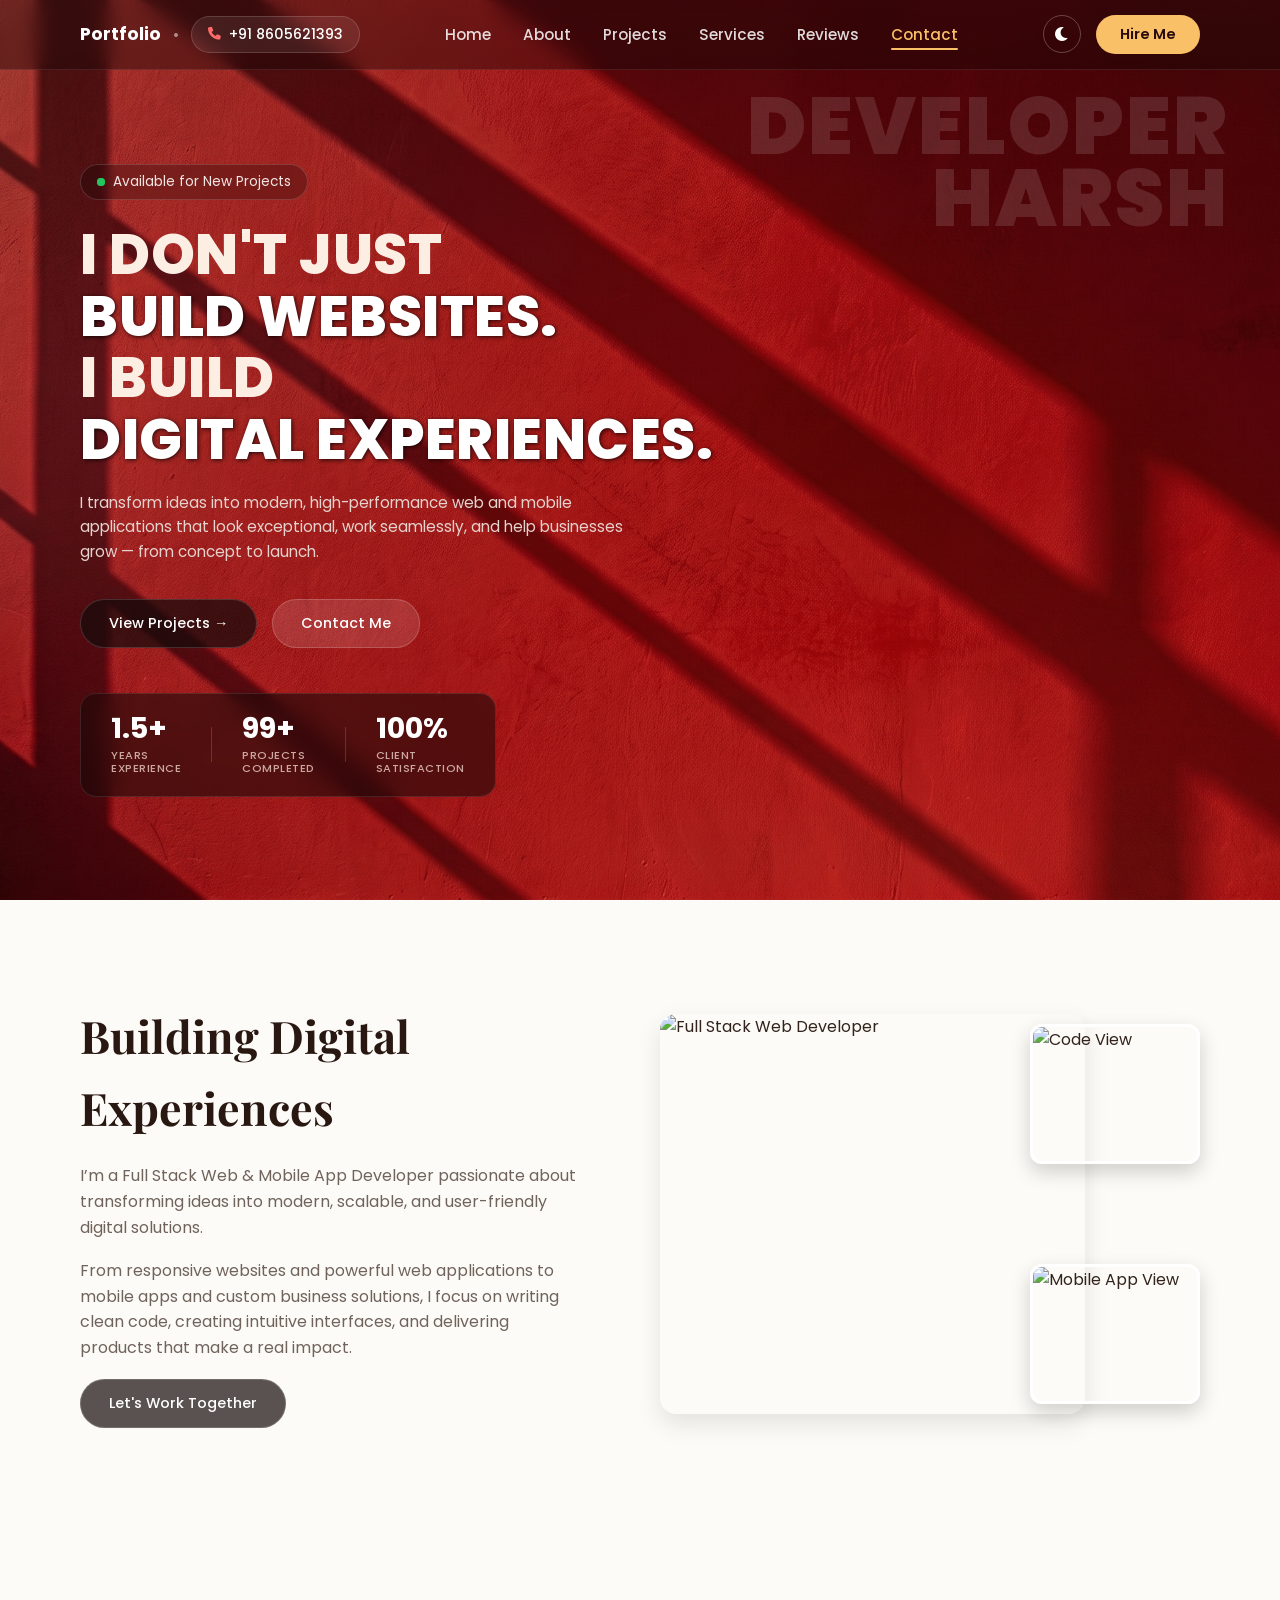
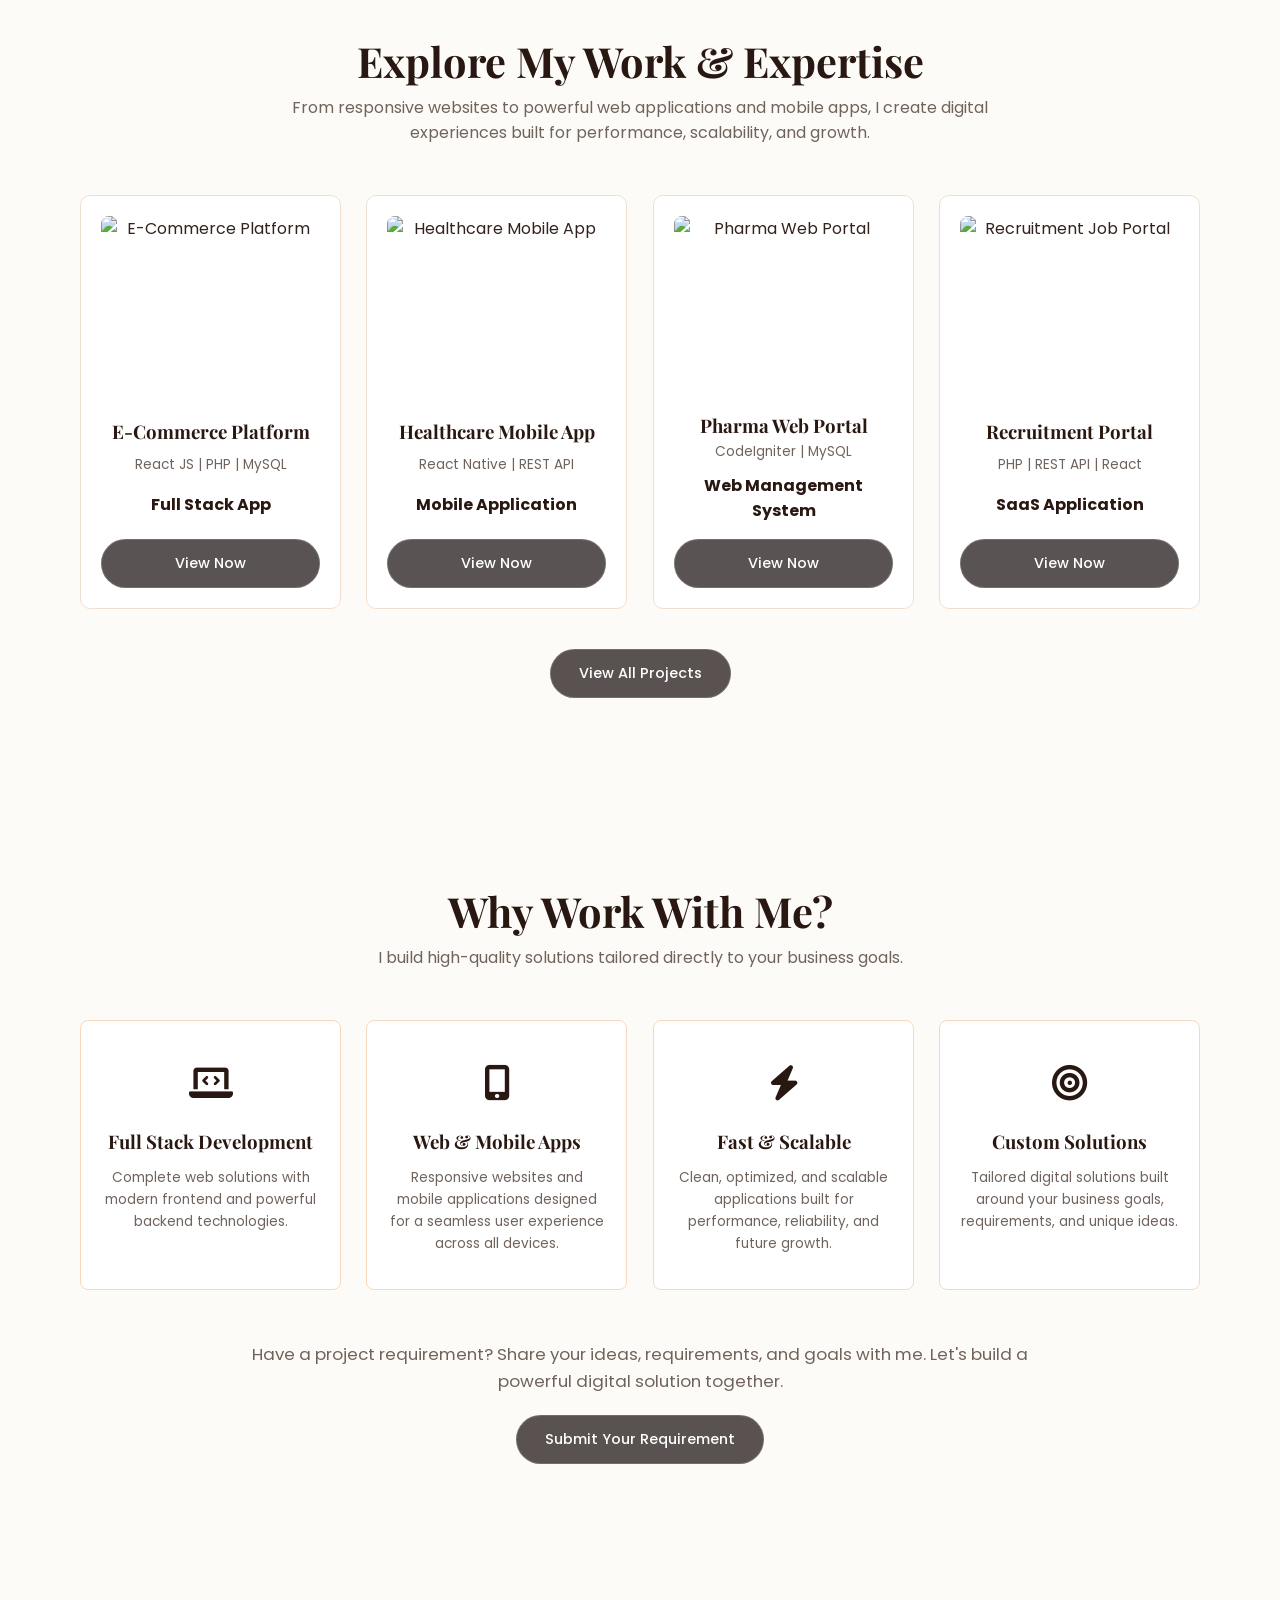
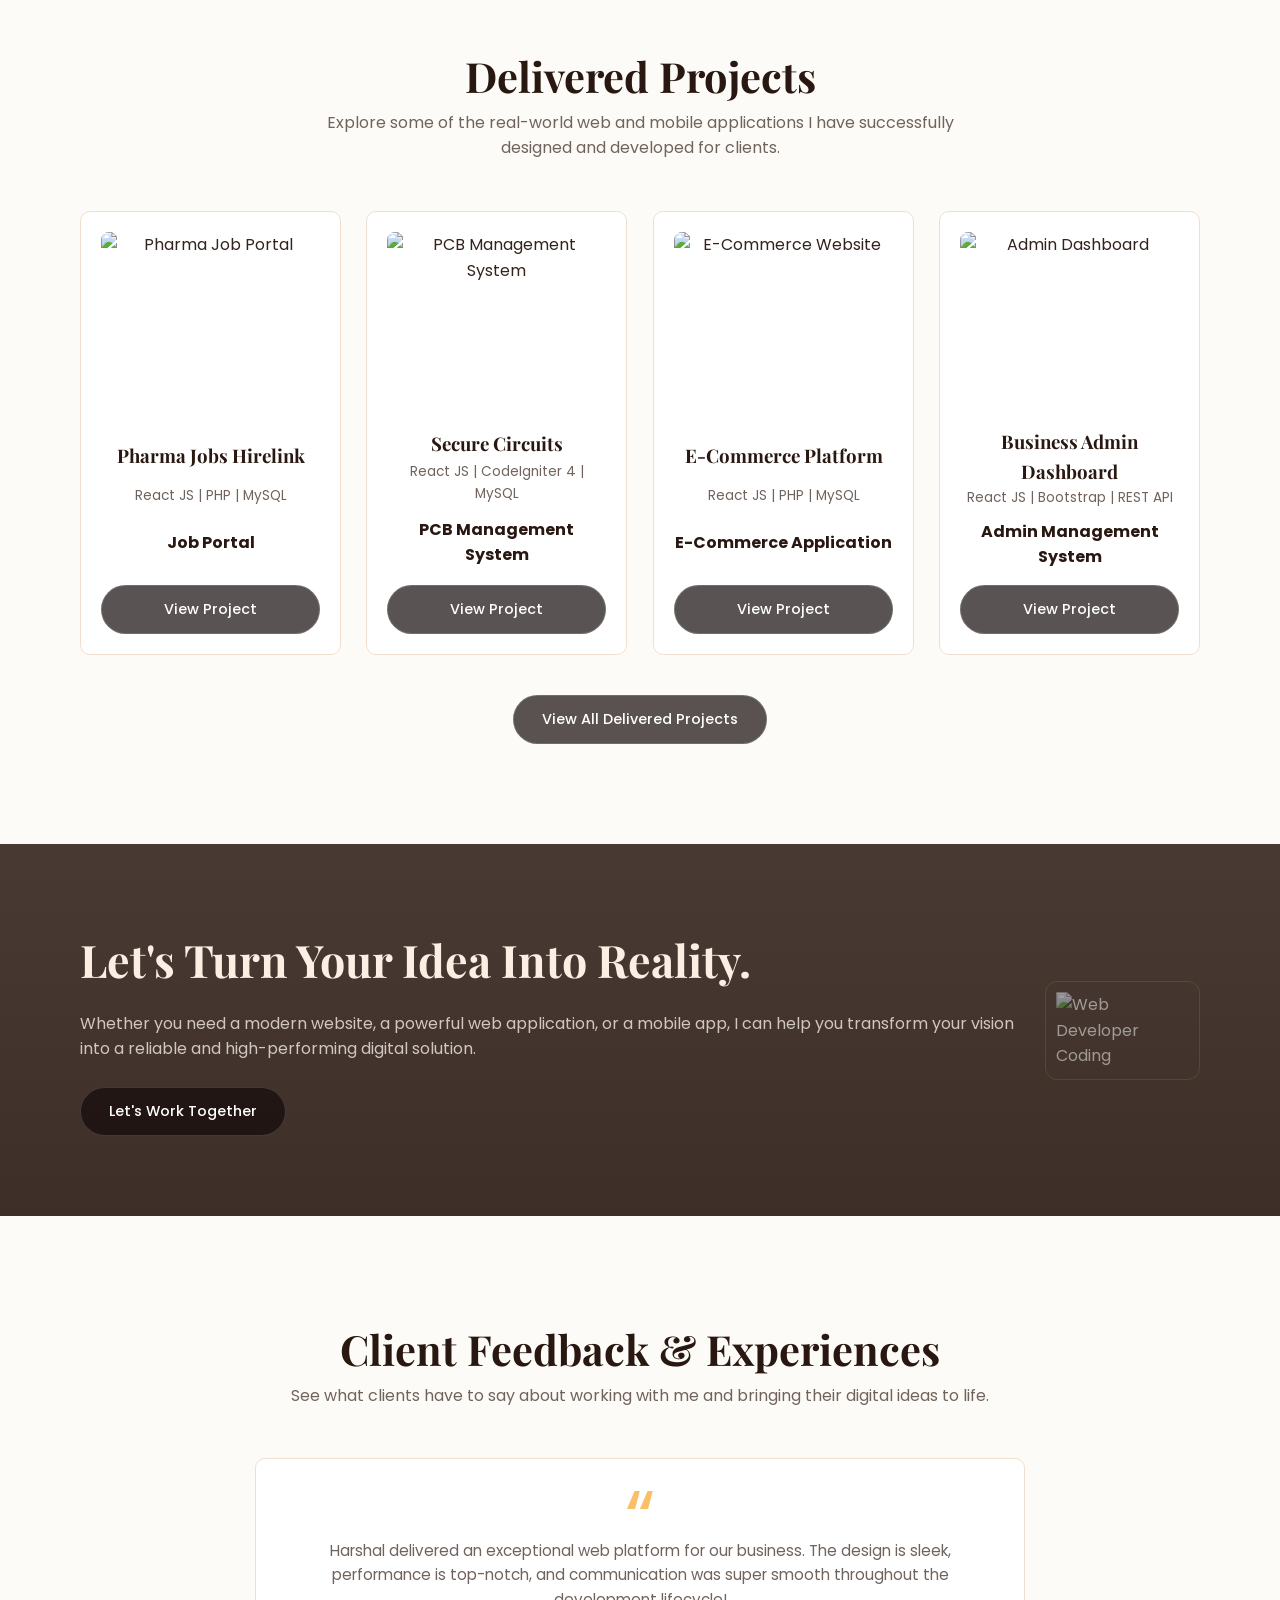
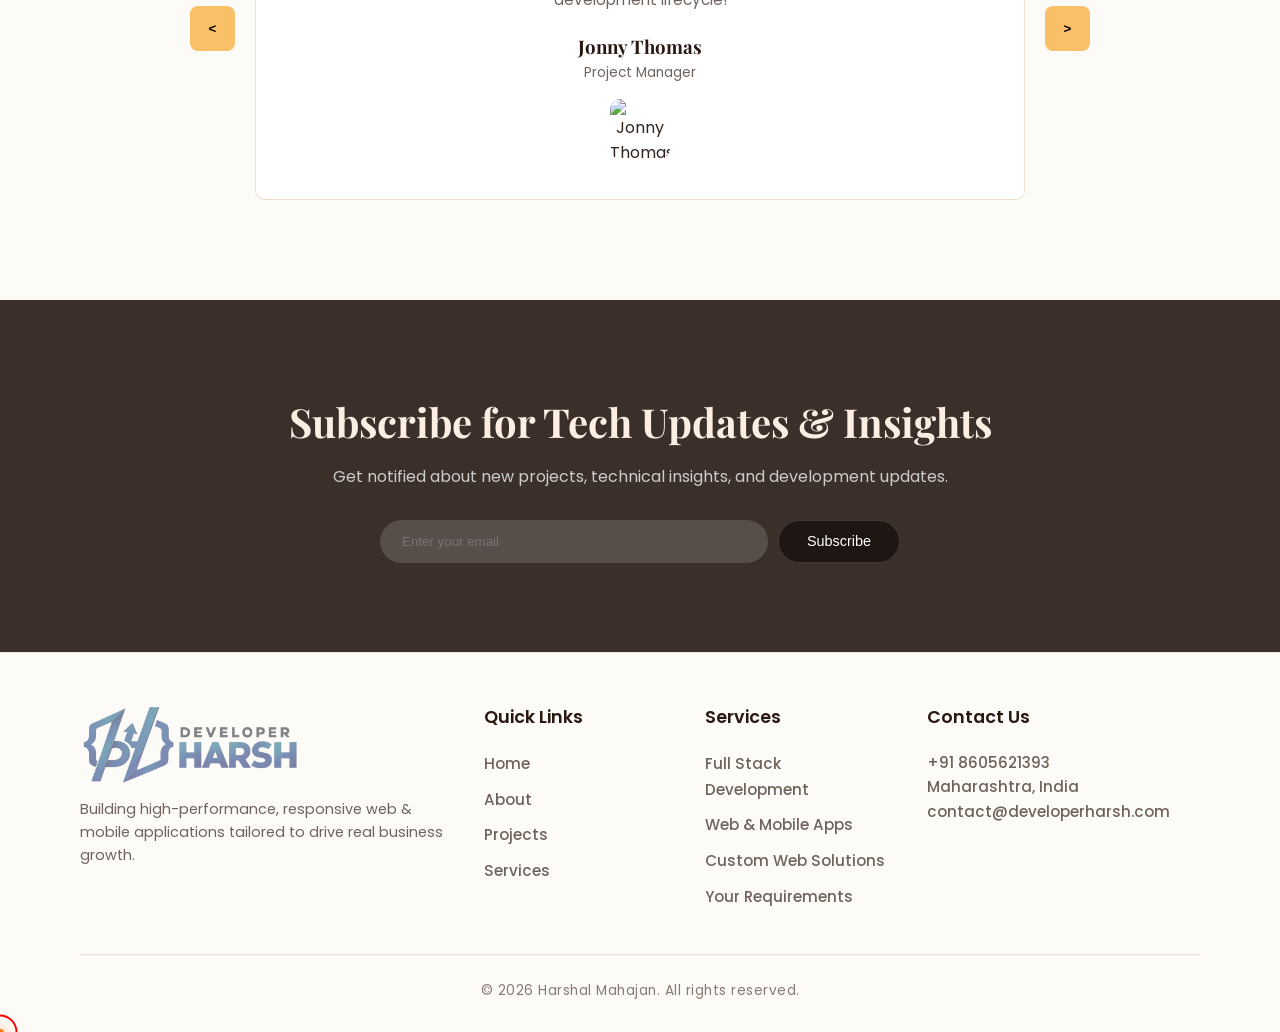
==== index.html @ 9c66cba4 "Initial commit" ====
<!doctype html>
<html lang="en">
  <head>
    <meta charset="UTF-8" />
    <meta name="viewport" content="width=device-width, initial-scale=1.0" />
    <title>Harshal Mahajan | Full Stack Developer Portfolio</title>
    <link rel="stylesheet" href="style.css" />
    <!-- Global Animation CSS File -->
    <link rel="stylesheet" href="animations.css" />

    <!-- Google Fonts -->
    <link rel="preconnect" href="https://fonts.googleapis.com" />
    <link rel="preconnect" href="https://fonts.gstatic.com" crossorigin />
    <link
      href="https://fonts.googleapis.com/css2?family=Clicker+Script&family=Playfair+Display:ital,wght@0,400..900;1,400..900&family=Poppins:wght@300;400;500;600;700;800;900&display=swap"
      rel="stylesheet"
    />

    <!-- Font Awesome Icons -->
    <link
      rel="stylesheet"
      href="https://cdnjs.cloudflare.com/ajax/libs/font-awesome/6.0.0/css/all.min.css"
    />
  </head>
  <body>
    <!-- NAVIGATION BAR -->
    <nav class="custom-navbar">
      <div class="nav-left">
        <a href="index.html#home" class="brand-logo">Portfolio</a>
        <div class="dot-separator">•</div>
        <a href="tel:+918605621393" class="phone-badge">
          <span class="phone-icon"><i class="fas fa-phone"></i></span>
          <span>+91 8605621393</span>
        </a>
      </div>

      <ul class="nav-menu" id="nav-menu-list">
        <li><a href="index.html#home" class="nav-item">Home</a></li>
        <li><a href="index.html#about" class="nav-item">About</a></li>
        <li><a href="index.html#projects" class="nav-item">Projects</a></li>
        <li><a href="index.html#services" class="nav-item">Services</a></li>
        <li><a href="index.html#reviews" class="nav-item">Reviews</a></li>
        <li><a href="contact.html" class="nav-item active">Contact</a></li>
        <li class="mobile-only-item">
          <a href="hire-me.html" class="btn-hire mobile-hire-btn">Hire Me</a>
        </li>
      </ul>

      <div class="nav-right">
        <button
          id="theme-toggle"
          class="theme-toggle-btn"
          aria-label="Toggle Theme"
        >
          <i class="fas fa-moon"></i>
        </button>

        <a href="hire-me.html" class="btn-hire desktop-only">Hire Me</a>

        <button
          class="mobile-toggle-btn"
          id="mobile-menu-toggle"
          aria-label="Toggle Menu"
        >
          <i class="fas fa-bars"></i>
        </button>
      </div>
    </nav>

    <!-- HERO SECTION -->
    <header class="hero-section" id="home">
      <!-- Watermark Background Text -->
      <div class="bg-watermark-text">
        <span>DEVELOPER</span>
        <span>HARSH</span>
      </div>

      <div class="hero-container">
        <div class="hero-badge reveal slide-down">
          <span class="badge-dot"></span>
          <span>Available for New Projects</span>
        </div>

        <!-- Main Heading -->
        <h1 class="hero-title reveal slide-up delay-100">
          I DON'T JUST <br />
          <span class="highlight-dark">BUILD WEBSITES.</span> <br />
          I BUILD <br />
          <span class="highlight-dark">DIGITAL EXPERIENCES.</span>
        </h1>

        <!-- Subtext -->
        <p class="hero-description reveal slide-up delay-200">
          I transform ideas into modern, high-performance web and mobile
          applications that look exceptional, work seamlessly, and help
          businesses grow — from concept to launch.
        </p>

        <!-- CTA Buttons -->
        <div class="hero-buttons reveal slide-up delay-100">
          <a href="projects.html" class="btn-primary">View Projects &rarr;</a>
          <a href="contact.html" class="btn-secondary">Contact Me</a>
        </div>

        <!-- Bottom Stats Card -->
        <div class="stats-card reveal zoom-in delay-200">
          <div class="stat-item">
            <span class="stat-number">1.5+</span>
            <span class="stat-label">YEARS<br />EXPERIENCE</span>
          </div>
          <div class="stat-divider"></div>
          <div class="stat-item">
            <span class="stat-number">99+</span>
            <span class="stat-label">PROJECTS<br />COMPLETED</span>
          </div>
          <div class="stat-divider"></div>
          <div class="stat-item">
            <span class="stat-number">100%</span>
            <span class="stat-label">CLIENT<br />SATISFACTION</span>
          </div>
        </div>
      </div>
    </header>

    <!-- ABOUT / DISCOVER SECTION -->
    <section class="about-section" id="about">
      <div class="about-container">
        <div class="about-text reveal slide-left">
          <h2>Building Digital Experiences</h2>

          <p>
            I’m a Full Stack Web & Mobile App Developer passionate about
            transforming ideas into modern, scalable, and user-friendly digital
            solutions.
          </p>

          <p>
            From responsive websites and powerful web applications to mobile
            apps and custom business solutions, I focus on writing clean code,
            creating intuitive interfaces, and delivering products that make a
            real impact.
          </p>

          <a href="#contact" class="btn-primary">Let's Work Together</a>
        </div>

        <!-- Images Container -->
        <div class="about-images-wrapper reveal slide-right delay-200">
          <div class="main-image-box">
            <img
              src="https://images.unsplash.com/photo-1517694712202-14dd9538aa97?q=80&w=1000&auto=format&fit=crop"
              alt="Full Stack Web Developer"
            />
          </div>

          <div class="overlapping-card top-card">
            <img
              src="https://images.unsplash.com/photo-1555066931-4365d14bab8c?q=80&w=400&auto=format&fit=crop"
              alt="Code View"
            />
          </div>

          <div class="overlapping-card bottom-card">
            <img
              src="https://images.unsplash.com/photo-1512941937669-90a1b58e7e9c?q=80&w=400&auto=format&fit=crop"
              alt="Mobile App View"
            />
          </div>
        </div>
      </div>
    </section>

    <!-- PROJECTS SECTION -->
    <section class="projects-section" id="projects">
      <div class="section-header reveal slide-up">
        <h2>Explore My Work & Expertise</h2>
        <p>
          From responsive websites to powerful web applications and mobile apps,
          I create digital experiences built for performance, scalability, and
          growth.
        </p>
      </div>

      <div class="card-grid">
        <div class="project-card reveal slide-up delay-100">
          <img
            src="https://images.unsplash.com/photo-1556742049-0cfed4f6a45d?q=80&w=400&auto=format&fit=crop"
            alt="E-Commerce Platform"
          />
          <h3>E-Commerce Platform</h3>
          <p class="project-tech">React JS | PHP | MySQL</p>
          <p class="project-tag">Full Stack App</p>
          <a href="project-detail.html" class="btn-primary">View Now</a>
        </div>

        <div class="project-card reveal slide-up delay-200">
          <img
            src="https://images.unsplash.com/photo-1576091160399-112ba8d25d1d?q=80&w=400&auto=format&fit=crop"
            alt="Healthcare Mobile App"
          />
          <h3>Healthcare Mobile App</h3>
          <p class="project-tech">React Native | REST API</p>
          <p class="project-tag">Mobile Application</p>
          <a href="project-detail.html" class="btn-primary">View Now</a>
        </div>

        <div class="project-card reveal slide-up delay-300">
          <img
            src="https://images.unsplash.com/photo-1580281658223-9b93f18ae9ae?q=80&w=400&auto=format&fit=crop"
            alt="Pharma Web Portal"
          />
          <h3>Pharma Web Portal</h3>
          <p class="project-tech">CodeIgniter | MySQL</p>
          <p class="project-tag">Web Management System</p>
          <a href="project-detail.html" class="btn-primary">View Now</a>
        </div>

        <div class="project-card reveal slide-up delay-400">
          <img
            src="https://images.unsplash.com/photo-1521737711867-e3b97375f902?q=80&w=400&auto=format&fit=crop"
            alt="Recruitment Job Portal"
          />
          <h3>Recruitment Portal</h3>
          <p class="project-tech">PHP | REST API | React</p>
          <p class="project-tag">SaaS Application</p>
          <a href="project-detail.html" class="btn-primary">View Now</a>
        </div>
      </div>

      <div class="view-all-projects reveal zoom-in delay-200">
        <a href="projects.html" class="btn-primary">View All Projects</a>
      </div>
    </section>

    <!-- SERVICES / FEATURES SECTION -->
    <section class="services-section" id="services">
      <div class="section-header reveal slide-up">
        <h2>Why Work With Me?</h2>
        <p>
          I build high-quality solutions tailored directly to your business
          goals.
        </p>
      </div>

      <div class="services-grid">
        <div class="service-card reveal zoom-in delay-100">
          <div class="service-icon"><i class="fas fa-laptop-code"></i></div>
          <h3>Full Stack Development</h3>
          <p>
            Complete web solutions with modern frontend and powerful backend
            technologies.
          </p>
        </div>

        <div class="service-card reveal zoom-in delay-200">
          <div class="service-icon"><i class="fas fa-mobile-alt"></i></div>
          <h3>Web & Mobile Apps</h3>
          <p>
            Responsive websites and mobile applications designed for a seamless
            user experience across all devices.
          </p>
        </div>

        <div class="service-card reveal zoom-in delay-300">
          <div class="service-icon"><i class="fas fa-bolt"></i></div>
          <h3>Fast & Scalable</h3>
          <p>
            Clean, optimized, and scalable applications built for performance,
            reliability, and future growth.
          </p>
        </div>

        <div class="service-card reveal zoom-in delay-400">
          <div class="service-icon"><i class="fa-solid fa-bullseye"></i></div>
          <h3>Custom Solutions</h3>
          <p>
            Tailored digital solutions built around your business goals,
            requirements, and unique ideas.
          </p>
        </div>
      </div>

      <div class="action-banner reveal slide-up">
        <p>
          Have a project requirement? Share your ideas, requirements, and goals
          with me. Let's build a powerful digital solution together.
        </p>

        <a href="requirement.html" class="btn-primary">
          Submit Your Requirement
        </a>
      </div>
    </section>

    <!-- DELIVERED PROJECTS SECTION -->
    <section class="projects-section">
      <div class="section-header reveal slide-up">
        <h2>Delivered Projects</h2>
        <p>
          Explore some of the real-world web and mobile applications I have
          successfully designed and developed for clients.
        </p>
      </div>

      <div class="card-grid">
        <div class="project-card reveal slide-up delay-100">
          <img
            src="https://images.unsplash.com/photo-1556761175-b413da4baf72?q=80&w=800&auto=format&fit=crop"
            alt="Pharma Job Portal"
          />
          <h3>Pharma Jobs Hirelink</h3>
          <p class="project-tech">React JS | PHP | MySQL</p>
          <p class="project-tag">Job Portal</p>
          <a href="project-detail.html" class="btn-primary">View Project</a>
        </div>

        <div class="project-card reveal slide-up delay-200">
          <img
            src="https://images.unsplash.com/photo-1551288049-bebda4e38f71?q=80&w=800&auto=format&fit=crop"
            alt="PCB Management System"
          />
          <h3>Secure Circuits</h3>
          <p class="project-tech">React JS | CodeIgniter 4 | MySQL</p>
          <p class="project-tag">PCB Management System</p>
          <a href="project-detail.html" class="btn-primary">View Project</a>
        </div>

        <div class="project-card reveal slide-up delay-300">
          <img
            src="https://images.unsplash.com/photo-1556742049-0cfed4f6a45d?q=80&w=800&auto=format&fit=crop"
            alt="E-Commerce Website"
          />
          <h3>E-Commerce Platform</h3>
          <p class="project-tech">React JS | PHP | MySQL</p>
          <p class="project-tag">E-Commerce Application</p>
          <a href="project-detail.html" class="btn-primary">View Project</a>
        </div>

        <div class="project-card reveal slide-up delay-400">
          <img
            src="https://images.unsplash.com/photo-1551434678-e076c223a692?q=80&w=800&auto=format&fit=crop"
            alt="Admin Dashboard"
          />
          <h3>Business Admin Dashboard</h3>
          <p class="project-tech">React JS | Bootstrap | REST API</p>
          <p class="project-tag">Admin Management System</p>
          <a href="project-detail.html" class="btn-primary">View Project</a>
        </div>
      </div>

      <div class="view-all-projects reveal zoom-in delay-200">
        <a href="projects.html" class="btn-primary">
          View All Delivered Projects
        </a>
      </div>
    </section>

    <!-- PROMO SECTION -->
    <section class="promo-section">
      <div class="promo-container">
        <div class="promo-content reveal slide-left">
          <h2>Let's Turn Your Idea Into Reality.</h2>

          <p>
            Whether you need a modern website, a powerful web application, or a
            mobile app, I can help you transform your vision into a reliable and
            high-performing digital solution.
          </p>

          <a href="#contact" class="btn-primary">Let's Work Together</a>
        </div>
        <div class="promo-image reveal slide-right delay-200">
          <img
            src="https://images.unsplash.com/photo-1498050108023-c5249f4df085?q=80&w=800&auto=format&fit=crop"
            alt="Web Developer Coding"
          />
        </div>
      </div>
    </section>

    <!-- REVIEWS / FEEDBACK SECTION -->
    <section class="reviews-section" id="reviews">
      <div class="section-header reveal slide-up">
        <h2>Client Feedback & Experiences</h2>
        <p>
          See what clients have to say about working with me and bringing their
          digital ideas to life.
        </p>
      </div>

      <div class="testimonial-wrapper reveal zoom-in delay-100">
        <button class="arrow-btn left-arrow" aria-label="Previous">&lt;</button>
        <div class="testimonial-card">
          <span class="quote-symbol">“</span>
          <p class="testimonial-text">
            Harshal delivered an exceptional web platform for our business. The
            design is sleek, performance is top-notch, and communication was
            super smooth throughout the development lifecycle!
          </p>
          <h3 class="author-name">Jonny Thomas</h3>
          <p class="author-role">Project Manager</p>
          <div class="author-avatar">
            <img
              src="https://images.unsplash.com/photo-1507003211169-0a1dd7228f2d?q=80&w=150&auto=format&fit=crop"
              alt="Jonny Thomas"
            />
          </div>
        </div>
        <button class="arrow-btn right-arrow" aria-label="Next">&gt;</button>
      </div>
    </section>

    <!-- NEWSLETTER SECTION -->
    <section class="newsletter-section">
      <div class="newsletter-content reveal slide-up">
        <h2>Subscribe for Tech Updates & Insights</h2>
        <p>
          Get notified about new projects, technical insights, and development
          updates.
        </p>
        <form class="newsletter-form" onsubmit="event.preventDefault()">
          <input type="email" placeholder="Enter your email" required />
          <button type="submit" class="btn-primary">Subscribe</button>
        </form>
      </div>
    </section>

    <!-- FOOTER -->
    <footer class="site-footer" id="contact">
      <div class="footer-container">
        <div class="footer-col brand-col reveal slide-up delay-100">
          <img src="logo.png" alt="Developer Harsh Logo" class="footer-logo" />
          <p>
            Building high-performance, responsive web & mobile applications
            tailored to drive real business growth.
          </p>
        </div>
        <div class="footer-col reveal slide-up delay-200">
          <h4 class="footer-heading">Quick Links</h4>
          <ul>
            <li><a href="index.html#home">Home</a></li>
            <li><a href="index.html#about">About</a></li>
            <li><a href="index.html#projects">Projects</a></li>
            <li><a href="index.html#services">Services</a></li>
          </ul>
        </div>
        <div class="footer-col reveal slide-up delay-300">
          <h4 class="footer-heading">Services</h4>
          <ul>
            <li><a href="index.html#services">Full Stack Development</a></li>
            <li><a href="index.html#services">Web & Mobile Apps</a></li>
            <li><a href="index.html#services">Custom Web Solutions</a></li>
            <li><a href="requirement.html">Your Requirements</a></li>
          </ul>
        </div>
        <div class="footer-col contact-col reveal slide-up delay-400">
          <h4 class="footer-heading">Contact Us</h4>
          <p>+91 8605621393</p>
          <p>Maharashtra, India</p>
          <p>
            <a href="mailto:contact@developerharsh.com"
              >contact@developerharsh.com</a
            >
          </p>
        </div>
      </div>
      <div class="footer-bottom">
        <p>&copy; 2026 Harshal Mahajan. All rights reserved.</p>
      </div>
    </footer>

    <div class="cursor-circle">
      <span></span>
    </div>

    <button
      id="scrollToTopBtn"
      class="scroll-top-btn"
      aria-label="Scroll to Top"
    >
      <i class="fa-solid fa-up-long"></i>
    </button>
    <script src="javascript.js"></script>
  </body>
</html>
---- style.css ----
/* =========================================================
   01. ROOT VARIABLES, LIGHT & DARK MODE THEMES
   ========================================================= */
:root {
  --bg-main: #fdfbf7;
  --card-bg-custom: #ffffff;
  --text-dark: #32231c;
  --text-muted: #70635c;
  --dark-coffee: #291811;
  --border-color: #f0dfce;
  --primary-amber: #f9c067;
  --primary-hover: #e0a74d;
  --card-highlight: #ffe8d2;
  --font-heading: "Playfair Display", serif;
  --font-body: "Poppins", sans-serif;
  --transition: all 0.3s ease;
}

/* Dark Mode Overrides */
body.dark-mode {
  --bg-main: #121212;
  --card-bg-custom: #1e1e1e;
  --text-dark: #f5f5f5;
  --text-muted: #b0b0b0;
  --dark-coffee: #f9c067; /* Text & Heading highlight in dark mode */
  --border-color: #2e2e2e;
  --card-highlight: #282119;
}

/* =========================================================
   02. GLOBAL RESET & BASE STYLES
   ========================================================= */
* {
  margin: 0;
  padding: 0;
  box-sizing: border-box;
  cursor: none;
}

html {
  scroll-behavior: smooth;
  -webkit-font-smoothing: antialiased;
}

/* Hide default scrollbars for sleek look */
html::-webkit-scrollbar,
body::-webkit-scrollbar {
  display: none;
  width: 0;
  height: 0;
}

body {
  font-family: var(--font-body);
  color: var(--text-dark) !important;
  background-color: var(--bg-main) !important;
  line-height: 1.6;
  transition:
    background-color 0.3s ease,
    color 0.3s ease;
  overflow-x: hidden;
}

a {
  text-decoration: none;
  color: inherit;
}

ul {
  list-style: none;
}

img {
  max-width: 100%;
  display: block;
}

/* Custom Cursor */
.cursor-circle {
  position: fixed;
  width: 35px;
  height: 35px;
  border: 2px solid #ff0000 !important;
  border-radius: 50%;
  pointer-events: none;
  z-index: 1000000;
  transform: translate(-50%, -50%);
}

.cursor-circle span {
  position: absolute;
  width: 7px;
  height: 7px;
  background: #f07b0e;
  border-radius: 50%;
  top: 50%;
  left: 50%;
  transform: translate(-50%, -50%);
  box-shadow: 0 0 12px #f07b0e;
}

/* =========================================================
   03. TOP FIXED NAVBAR & MOBILE MENU
   ========================================================= */
.custom-navbar {
  position: fixed;
  top: 0;
  left: 0;
  width: 100%;
  height: 70px;
  z-index: 1000;
  display: flex;
  align-items: center;
  justify-content: space-between;
  padding: 0 80px;
  background: linear-gradient(
    180deg,
    rgba(35, 10, 10, 0.4) 0%,
    rgba(20, 5, 5, 0.4) 100%
  );
  backdrop-filter: blur(10px);
  border-bottom: 1px solid rgba(255, 255, 255, 0.08);
}

.nav-left {
  display: flex;
  align-items: center;
  gap: 12px;
}

.brand-logo {
  color: #fff;
  font-size: 1.1rem;
  font-weight: 700;
}

body.dark-mode .brand-logo {
  color: var(--primary-amber);
}

.dot-separator {
  color: rgba(255, 255, 255, 0.5);
}

.phone-badge {
  display: flex;
  align-items: center;
  gap: 8px;
  background-color: rgba(255, 255, 255, 0.08);
  border: 1px solid rgba(255, 255, 255, 0.15);
  padding: 6px 16px;
  border-radius: 30px;
  color: #fff;
  font-size: 0.88rem;
  font-weight: 500;
  transition: var(--transition);
}

.phone-badge:hover {
  background-color: rgba(255, 255, 255, 0.15);
}

.phone-icon {
  color: #ff6b6b;
  font-size: 0.8rem;
}

.nav-menu {
  display: flex;
  align-items: center;
  gap: 32px;
}

.nav-item {
  color: rgba(255, 255, 255, 0.85);
  font-size: 0.95rem;
  font-weight: 500;
  position: relative;
  padding-bottom: 5px;
  transition: var(--transition);
}

.nav-item:hover,
.nav-item.active {
  color: #f9c067;
}

.nav-item.active::after {
  content: "";
  position: absolute;
  bottom: 0;
  left: 0;
  width: 100%;
  height: 2px;
  background-color: var(--primary-amber, #f9c067);
  border-radius: 2px;
}

.nav-right {
  display: flex;
  align-items: center;
  gap: 15px;
}

/* Theme Toggle Button Style */
.theme-toggle-btn {
  background: transparent;
  border: 1px solid rgba(255, 255, 255, 0.25);
  color: #ffffff;
  width: 38px;
  height: 38px;
  border-radius: 50%;
  display: flex;
  align-items: center;
  justify-content: center;
  cursor: pointer;
  font-size: 1rem;
  transition: var(--transition);
}

.theme-toggle-btn:hover {
  background: rgba(255, 255, 255, 0.18);
  transform: scale(1.08);
}

.btn-hire {
  background-color: #f9c067;
  color: #2b0c0c;
  padding: 8px 24px;
  border-radius: 30px;
  font-weight: 600;
  font-size: 0.9rem;
  transition: var(--transition);
}

.btn-hire:hover {
  background-color: #ffffff;
  box-shadow: 0 4px 12px rgba(252, 238, 227, 0.2);
}

.mobile-toggle-btn {
  display: none;
  background: transparent;
  border: none;
  color: #ffffff;
  font-size: 1.6rem;
  cursor: pointer;
  padding: 5px 10px;
  outline: none;
  z-index: 1001;
}

.mobile-only-item {
  display: none;
}

.desktop-only {
  display: inline-block;
}

/* =========================================================
   04. DARK MODE SPECIFIC CARD & ELEMENT OVERRIDES
   ========================================================= */
body.dark-mode .info-card,
body.dark-mode .contact-form,
body.dark-mode .project-description-section,
body.dark-mode .comment-section,
body.dark-mode .pricing-card,
body.dark-mode .req-card,
body.dark-mode .portfolio-card,
body.dark-mode .profile-hero-card,
body.dark-mode .skills-list,
body.dark-mode .cert-card,
body.dark-mode .timeline-content,
body.dark-mode .project-card,
body.dark-mode .service-card {
  background-color: var(--card-bg-custom) !important;
  border-color: var(--border-color) !important;
  color: var(--text-dark) !important;
}

body.dark-mode h1,
body.dark-mode h2,
body.dark-mode h3,
body.dark-mode h4,
body.dark-mode .section-header h2,
body.dark-mode .projects-header h2,
body.dark-mode .contact-header h2,
body.dark-mode .req-header h2,
body.dark-mode .column-title,
body.dark-mode .price-amount,
body.dark-mode .info-details h4 {
  color: #f5f5f5 !important;
}

body.dark-mode input,
body.dark-mode textarea,
body.dark-mode select {
  background-color: #262626 !important;
  color: #ffffff !important;
  border-color: #3d3d3d !important;
}

body.dark-mode input::placeholder,
body.dark-mode textarea::placeholder {
  color: #888888;
}

body.dark-mode .file-upload-box,
body.dark-mode .captcha-box {
  background-color: #1a1a1a !important;
  border-color: #333333 !important;
}

body.dark-mode .service-card:hover {
  background-color: #282119 !important;
}

body.dark-mode .tech-stack span {
  background-color: #262626;
  border-color: #333333;
  color: var(--primary-amber);
}

body.dark-mode .progress-bar {
  background-color: #2a2a2a;
}

body.dark-mode .progress {
  background-color: var(--primary-amber);
}

/* =========================================================
   05. HERO SECTION WITH WATERMARK TEXT
   ========================================================= */
.hero-section {
  min-height: 100vh;
  padding: 120px 40px 60px 80px;
  background: url("./hero-image.png") center/cover no-repeat;
  color: #ffffff;
  display: flex;
  align-items: center;
  position: relative;
  box-sizing: border-box;
  overflow: hidden;
}

.bg-watermark-text {
  position: absolute;
  top: 10%;
  right: 4%;
  display: flex;
  flex-direction: column;
  align-items: flex-end;
  font-family: "Poppins", sans-serif;
  font-size: 80px;
  font-weight: 900;
  line-height: 0.9;
  letter-spacing: 2px;
  color: rgba(255, 255, 255, 0.12);
  pointer-events: none;
  z-index: 1;
  text-transform: uppercase;
  user-select: none;
}

.hero-container {
  position: relative;
  z-index: 2;
  width: 100%;
}

.hero-badge {
  display: inline-flex;
  align-items: center;
  gap: 8px;
  background: rgba(0, 0, 0, 0.25);
  border: 1px solid rgba(255, 255, 255, 0.15);
  padding: 6px 16px;
  border-radius: 30px;
  font-size: 0.85rem;
  color: #f1e6e4;
  margin-bottom: 25px;
  backdrop-filter: blur(5px);
}

/* Base Dot Setup */
.badge-dot {
  width: 8px;
  height: 8px;
  background-color: #22c55e;
  border-radius: 50%;
  display: inline-block;
  position: relative;
}

/* Live Ripple Effect */
.badge-dot::after {
  content: "";
  position: absolute;
  top: 50%;
  left: 50%;
  width: 100%;
  height: 100%;
  background-color: inherit;
  border-radius: 50%;
  transform: translate(-50%, -50%);
  animation: live-pulse 1.8s infinite ease-out;
}

/* Live Animation Keyframes */
@keyframes live-pulse {
  0% {
    transform: translate(-50%, -50%) scale(1);
    opacity: 0.8;
  }
  100% {
    transform: translate(-50%, -50%) scale(2.8);
    opacity: 0;
  }
}

.hero-title {
  font-family: "Poppins", sans-serif;
  font-size: 3.5rem;
  font-weight: 800;
  line-height: 1.1;
  letter-spacing: 0.5px;
  color: #fceee3;
  margin-bottom: 20px;
  text-transform: uppercase;
}

.highlight-dark {
  color: #ffffff;
  text-shadow: 1px 1px 4px rgba(0, 0, 0, 0.8);
}

.hero-description {
  font-size: 0.95rem;
  color: #e6d3ce;
  line-height: 1.6;
  max-width: 580px;
  margin-bottom: 35px;
}

.hero-buttons {
  display: flex;
  gap: 15px;
  align-items: center;
  margin-bottom: 45px;
  flex-wrap: wrap;
}

.btn-primary {
  display: inline-block;
  background-color: rgba(20, 10, 10, 0.7);
  color: #ffffff;
  border: 1px solid rgba(255, 255, 255, 0.15);
  padding: 12px 28px;
  border-radius: 30px;
  font-weight: 500;
  font-size: 0.9rem;
  text-decoration: none;
  transition: all 0.3s ease;
  backdrop-filter: blur(8px);
  text-align: center;
}

.btn-primary:hover {
  background-color: #000000;
  transform: translateY(-2px);
}

.btn-secondary {
  display: inline-block;
  background-color: rgba(255, 255, 255, 0.12);
  color: #ffffff;
  border: 1px solid rgba(255, 255, 255, 0.18);
  padding: 12px 28px;
  border-radius: 30px;
  font-weight: 500;
  font-size: 0.9rem;
  text-decoration: none;
  transition: all 0.3s ease;
  backdrop-filter: blur(8px);
  text-align: center;
}

.btn-secondary:hover {
  background-color: rgba(255, 255, 255, 0.22);
}

.stats-card {
  display: inline-flex;
  align-items: center;
  background: rgba(20, 8, 8, 0.55);
  border: 1px solid rgba(255, 255, 255, 0.1);
  backdrop-filter: blur(12px);
  border-radius: 16px;
  padding: 20px 30px;
  gap: 30px;
}

.stat-item {
  display: flex;
  flex-direction: column;
}

.stat-number {
  font-size: 1.8rem;
  font-weight: 700;
  color: #ffffff;
  line-height: 1;
  margin-bottom: 6px;
}

.stat-label {
  font-size: 0.7rem;
  color: #cca8a1;
  font-weight: 500;
  letter-spacing: 0.5px;
  line-height: 1.2;
}

.stat-divider {
  width: 1px;
  height: 35px;
  background-color: rgba(255, 255, 255, 0.15);
}

/* =========================================================
   06. ABOUT SECTION
   ========================================================= */
.about-section {
  padding: 100px 80px;
}

.about-container {
  display: flex;
  align-items: center;
  gap: 80px;
  max-width: 1200px;
  margin: 0 auto;
}

.about-text {
  flex: 1;
}

.about-text h2 {
  font-family: var(--font-heading);
  font-size: 2.8rem;
  color: var(--dark-coffee);
  margin-bottom: 20px;
}

.about-text p {
  color: var(--text-muted);
  margin-bottom: 18px;
}

.about-images-wrapper {
  flex: 1;
  position: relative;
  padding-right: 40px;
}

.main-image-box img {
  width: 85%;
  height: 400px;
  object-fit: cover;
  border-radius: 16px;
  box-shadow: 0 10px 25px rgba(0, 0, 0, 0.1);
  display: block;
}

.overlapping-card {
  position: absolute;
  width: 170px;
  height: 140px;
  border-radius: 12px;
  overflow: hidden;
  box-shadow: 0 8px 20px rgba(0, 0, 0, 0.18);
  border: 3px solid #ffffff;
  z-index: 2;
  transition: transform 0.3s ease;
}

.overlapping-card:hover {
  transform: scale(1.05);
}

.overlapping-card img {
  width: 100%;
  height: 100%;
  object-fit: cover;
}

.overlapping-card.top-card {
  top: 10px;
  right: 0px;
}

.overlapping-card.bottom-card {
  bottom: 10px;
  right: 0px;
}

/* =========================================================
   07. PROJECTS SECTION & ALL PROJECTS FILTER/GRID
   ========================================================= */
.projects-section {
  padding: 100px 80px;
  background-color: var(--bg-main);
}

.section-header {
  text-align: center;
  max-width: 700px;
  margin: 0 auto 50px auto;
}

.section-header h2 {
  font-family: var(--font-heading);
  font-size: 2.6rem;
  color: var(--dark-coffee);
}

.section-header p {
  color: var(--text-muted);
}

.card-grid {
  display: grid;
  grid-template-columns: repeat(4, 1fr);
  gap: 25px;
  max-width: 1200px;
  margin: 0 auto;
}

.project-card {
  background-color: #ffffff;
  border: 1px solid #f0dfce;
  border-radius: 10px;
  padding: 20px;
  text-align: center;
  transition: var(--transition);
  display: flex;
  flex-direction: column;
  justify-content: space-between;
}

.project-card:hover {
  transform: translateY(-8px);
}

.project-card img {
  height: 180px;
  width: 100%;
  object-fit: cover;
  border-radius: 8px;
  margin-bottom: 15px;
}

.project-card h3 {
  font-family: var(--font-heading);
  color: var(--dark-coffee);
}

.project-tech {
  font-size: 0.85rem;
  color: var(--text-muted);
}

.project-card .project-tag {
  font-weight: 700;
  margin: 10px 0 15px 0;
  color: var(--dark-coffee);
}

.view-all-projects {
  text-align: center;
  margin-top: 40px;
}

.all-projects-wrapper {
  padding: 110px 80px 60px 80px;
  max-width: 1300px;
  margin: 0 auto;
}

.projects-header {
  text-align: center;
  margin-bottom: 45px;
}

.section-badge {
  background: var(--card-highlight);
  color: var(--dark-coffee);
  padding: 6px 18px;
  border-radius: 20px;
  font-size: 0.85rem;
  font-weight: 600;
  display: inline-block;
  margin-bottom: 12px;
}

.projects-header h2 {
  font-family: var(--font-heading);
  font-size: 2.5rem;
  color: var(--dark-coffee);
  margin-bottom: 10px;
}

.projects-header p {
  color: var(--text-muted);
  font-size: 0.95rem;
  max-width: 600px;
  margin: 0 auto 30px auto;
}

.filter-tabs {
  display: flex;
  justify-content: center;
  gap: 12px;
  flex-wrap: wrap;
}

.tab-btn {
  background-color: #ffffff;
  border: 1px solid #e2d2c3;
  color: var(--text-dark);
  padding: 8px 22px;
  border-radius: 30px;
  font-weight: 500;
  font-size: 0.88rem;
  cursor: pointer;
  transition: var(--transition);
}

body.dark-mode .tab-btn {
  background-color: var(--card-bg-custom);
  border-color: var(--border-color);
  color: var(--text-dark);
}

.tab-btn.active,
.tab-btn:hover {
  background-color: var(--dark-coffee);
  color: #ffffff;
  border-color: var(--dark-coffee);
}

body.dark-mode .tab-btn.active,
body.dark-mode .tab-btn:hover {
  background-color: var(--primary-amber);
  color: #2b2020;
  border-color: var(--primary-amber);
}

.portfolio-grid {
  display: grid;
  grid-template-columns: repeat(3, 1fr);
  gap: 25px;
}

.portfolio-card {
  background: #ffffff;
  border: 1px solid #f0dfce;
  border-radius: 16px;
  overflow: hidden;
  transition: var(--transition);
  box-shadow: 0 6px 20px rgba(0, 0, 0, 0.03);
  display: flex;
  flex-direction: column;
}

.portfolio-card:hover {
  transform: translateY(-6px);
  box-shadow: 0 12px 30px rgba(41, 24, 17, 0.1);
}

.card-image-box {
  position: relative;
  height: 240px;
  overflow: hidden;
}

.card-image-box img {
  width: 100%;
  height: 100%;
  object-fit: cover;
  transition: var(--transition);
}

.portfolio-card:hover .card-image-box img {
  transform: scale(1.05);
}

.category-tag {
  position: absolute;
  top: 15px;
  left: 15px;
  background: rgba(41, 24, 17, 0.85);
  color: #ffffff;
  padding: 4px 14px;
  border-radius: 20px;
  font-size: 0.75rem;
  font-weight: 600;
  backdrop-filter: blur(5px);
}

.card-body {
  padding: 25px;
  display: flex;
  flex-direction: column;
  flex: 1;
}

.card-body h3 {
  font-family: var(--font-heading);
  font-size: 1.4rem;
  color: var(--dark-coffee);
  margin-bottom: 10px;
}

.card-body p {
  color: var(--text-muted);
  font-size: 0.88rem;
  margin-bottom: 20px;
  flex: 1;
}

.tech-stack {
  display: flex;
  gap: 8px;
  flex-wrap: wrap;
  margin-bottom: 20px;
}

.tech-stack span {
  background-color: var(--bg-main);
  border: 1px solid #f0dfce;
  color: var(--dark-coffee);
  font-size: 0.78rem;
  font-weight: 600;
  padding: 4px 12px;
  border-radius: 6px;
}

.card-footer {
  border-top: 1px solid #fdf5eb;
  padding-top: 15px;
}

.btn-details {
  color: var(--dark-coffee);
  font-weight: 700;
  font-size: 0.9rem;
  text-decoration: none;
  transition: var(--transition);
}

.btn-details:hover {
  color: var(--primary-hover);
  letter-spacing: 0.5px;
}

/* =========================================================
   08. PROJECT DETAIL & 4-IMAGE SLIDER BANNER CARD
   ========================================================= */
.project-detail-wrapper {
  padding: 110px 80px 60px 80px;
  max-width: 1300px;
  margin: 0 auto;
}

.project-container {
  display: flex;
  gap: 40px;
  align-items: flex-start;
}

.project-left-col {
  flex: 2;
  width: 100%;
}

.project-right-col {
  flex: 1;
  position: sticky;
  top: 90px;
  width: 100%;
}

.project-banner-card {
  position: relative;
  border-radius: 16px;
  overflow: hidden;
  box-shadow: 0 8px 24px rgba(0, 0, 0, 0.12);
  margin-bottom: 30px;
}

.slider-wrapper {
  position: relative;
  width: 100%;
  height: 420px;
  overflow: hidden;
}

.slider-track {
  display: flex;
  width: 400%;
  height: 100%;
  transition: transform 0.6s ease-in-out;
}

.slide {
  width: 25%;
  height: 100%;
  flex-shrink: 0;
}

.main-project-img {
  width: 100%;
  height: 100%;
  object-fit: cover;
  display: block;
  filter: blur(1px) brightness(0.85);
  transition: var(--transition);
}

.slider-wrapper:hover .main-project-img {
  filter: blur(0px) brightness(0.95);
}

.slider-arrow {
  position: absolute;
  top: 40%;
  transform: translateY(-50%);
  background: rgba(41, 24, 17, 0.6);
  color: #ffffff;
  border: 1px solid rgba(255, 255, 255, 0.2);
  width: 40px;
  height: 40px;
  border-radius: 50%;
  display: flex;
  align-items: center;
  justify-content: center;
  cursor: pointer;
  z-index: 10;
  backdrop-filter: blur(5px);
  transition: var(--transition);
}

.slider-arrow:hover {
  background: var(--primary-amber);
  color: var(--dark-coffee);
}

.prev-arrow {
  left: 15px;
}

.next-arrow {
  right: 15px;
}

.slider-dots {
  position: absolute;
  top: 15px;
  right: 20px;
  display: flex;
  gap: 8px;
  z-index: 10;
}

.dot {
  width: 10px;
  height: 10px;
  background: rgba(255, 255, 255, 0.4);
  border-radius: 50%;
  cursor: pointer;
  transition: var(--transition);
}

.dot.active,
.dot:hover {
  background: var(--primary-amber);
  transform: scale(1.2);
}

.banner-overlay {
  position: absolute;
  bottom: 0;
  left: 0;
  width: 100%;
  padding: 30px;
  background: linear-gradient(
    180deg,
    rgba(0, 0, 0, 0) 0%,
    rgba(15, 7, 5, 0.92) 100%
  );
  color: #ffffff;
  pointer-events: none;
  z-index: 5;
}

.title-preview-row,
.project-stats-row {
  pointer-events: auto;
}

.title-preview-row {
  display: flex;
  align-items: center;
  justify-content: space-between;
  gap: 20px;
  margin-bottom: 15px;
}

.project-main-title {
  font-size: 1.8rem;
  font-weight: 700;
  color: #ffffff;
  margin: 0;
}

.btn-live-preview {
  display: inline-flex;
  align-items: center;
  gap: 8px;
  background-color: var(--primary-amber);
  color: var(--dark-coffee);
  padding: 10px 22px;
  border-radius: 30px;
  font-weight: 700;
  font-size: 0.9rem;
  text-decoration: none;
  white-space: nowrap;
  transition: var(--transition);
  box-shadow: 0 4px 12px rgba(249, 192, 103, 0.3);
}

.btn-live-preview:hover {
  background-color: #ffffff;
  color: #000000;
  transform: translateY(-2px);
}

.project-stats-row {
  display: flex;
  gap: 15px;
  flex-wrap: wrap;
}

.stat-badge {
  background: rgba(255, 255, 255, 0.15);
  border: 1px solid rgba(255, 255, 255, 0.2);
  backdrop-filter: blur(8px);
  padding: 6px 14px;
  border-radius: 20px;
  font-size: 0.85rem;
  color: #ffffff;
}

.project-description-section {
  background: #ffffff;
  padding: 30px;
  border-radius: 12px;
  border: 1px solid #f0dfce;
  margin-bottom: 30px;
}

.project-description-section h2 {
  font-family: var(--font-heading);
  color: var(--dark-coffee);
  margin-bottom: 15px;
}

.description-list {
  list-style: none;
  margin-top: 15px;
}

.description-list li {
  margin-bottom: 10px;
  color: var(--text-muted);
}

.description-list i {
  color: #27ae60;
  margin-right: 8px;
}

/* =========================================================
   09. SERVICES SECTION
   ========================================================= */
.services-section {
  padding: 80px;
}

.services-grid {
  display: grid;
  grid-template-columns: repeat(4, 1fr);
  gap: 25px;
  max-width: 1200px;
  margin: 0 auto 50px auto;
}

.service-card {
  background-color: #ffffff;
  border: 1px solid #f7d8bc;
  padding: 35px 20px;
  text-align: center;
  border-radius: 8px;
  transition: var(--transition);
}

.service-card:hover {
  background-color: #fcdab8;
}

.service-icon {
  font-size: 2.2rem;
  margin-bottom: 15px;
  color: var(--dark-coffee);
}

.service-card h3 {
  font-family: var(--font-heading);
  color: var(--dark-coffee);
  margin-bottom: 10px;
}

.service-card p {
  font-size: 0.85rem;
  color: var(--text-muted);
}

.action-banner {
  text-align: center;
  max-width: 800px;
  margin: 0 auto;
}

.action-banner p {
  color: var(--text-muted);
  margin-bottom: 20px;
  font-size: 1.05rem;
}

/* =========================================================
   10. PROMO & NEWSLETTER SECTION
   ========================================================= */
.promo-section {
  background:
    linear-gradient(rgba(41, 24, 17, 0.85), rgba(41, 24, 17, 0.9)),
    url("https://images.unsplash.com/photo-1498050108023-c5249f4df085?q=80&w=1600&auto=format&fit=crop")
      center/cover no-repeat;
  padding: 80px;
  color: #ffffff;
}

.promo-container {
  max-width: 1200px;
  margin: 0 auto;
  display: flex;
  align-items: center;
  justify-content: space-between;
  gap: 30px;
}

.promo-content h2 {
  font-family: var(--font-heading);
  font-size: 2.8rem;
  margin-bottom: 15px;
  color: #fceee3 !important;
}

.promo-content p {
  color: #d1c7c2 !important;
  margin-bottom: 25px;
}

.promo-image img {
  max-width: 250px;
  border-radius: 12px;
  border: 1px solid #dbb40757;
  padding: 10px;
  opacity: 0.5;
}

.newsletter-section {
  background:
    linear-gradient(rgba(25, 12, 6, 0.85), rgba(25, 12, 6, 0.85)),
    url("https://images.unsplash.com/photo-1516321318423-f06f85e504b3?q=80&w=1200&auto=format&fit=crop")
      center/cover no-repeat;
  padding: 90px 20px;
  color: #ffffff;
  text-align: center;
}

.newsletter-content h2 {
  font-family: var(--font-heading);
  font-size: 2.5rem;
  margin-bottom: 10px;
  color: #fceee3 !important;
}

.newsletter-content p {
  color: #cccccc;
  margin-bottom: 30px;
}

.newsletter-form {
  display: flex;
  justify-content: center;
  max-width: 520px;
  margin: 0 auto;
  gap: 10px;
}

.newsletter-form input {
  flex: 1;
  padding: 14px 22px;
  border-radius: 25px;
  border: none;
  outline: none;
  background-color: rgba(255, 255, 255, 0.15) !important;
  color: #ffffff !important;
}

body.dark-mode .newsletter-form input {
  background-color: rgba(255, 255, 255, 0.08) !important;
  color: #ffffff !important;
}

/* =========================================================
   11. REVIEWS SECTION
   ========================================================= */
.reviews-section {
  padding: 100px 80px;
  background-color: var(--bg-main);
}

.testimonial-wrapper {
  display: flex;
  align-items: center;
  gap: 20px;
  max-width: 900px;
  margin: 0 auto;
}

.arrow-btn {
  background-color: var(--primary-amber);
  border: none;
  width: 45px;
  height: 45px;
  border-radius: 8px;
  font-weight: bold;
  cursor: pointer;
  flex-shrink: 0;
}

.testimonial-card {
  background-color: #ffffff;
  border: 1px solid #f0dfce;
  padding: 40px;
  border-radius: 10px;
  text-align: center;
  flex: 1;
}

body.dark-mode .testimonial-card {
  background-color: var(--card-bg-custom);
  border-color: var(--border-color);
}

.quote-symbol {
  font-size: 5rem;
  color: var(--primary-amber);
  line-height: 0.5;
  display: block;
}

.testimonial-text {
  font-size: 0.95rem;
  color: var(--text-muted);
  margin-bottom: 20px;
}

.author-name {
  font-family: var(--font-heading);
  color: var(--dark-coffee);
}

.author-role {
  font-size: 0.85rem;
  color: var(--text-muted);
  margin-bottom: 15px;
}

.author-avatar img {
  width: 60px;
  height: 60px;
  border-radius: 10px;
  margin: 0 auto;
  object-fit: cover;
}

/* =========================================================
   12. COMMENT & CAPTCHA SECTION
   ========================================================= */
.comment-section {
  background: #ffffff;
  padding: 30px;
  border-radius: 12px;
  border: 1px solid #f0dfce;
}

.comment-section h2 {
  font-family: var(--font-heading);
  color: var(--dark-coffee);
}

.comment-subtext {
  color: var(--text-muted);
  font-size: 0.9rem;
  margin-bottom: 25px;
}

.form-row {
  display: flex;
  gap: 20px;
  margin-bottom: 15px;
}

.form-group {
  flex: 1;
  display: flex;
  flex-direction: column;
  margin-bottom: 15px;
}

.form-group label {
  font-size: 0.85rem;
  font-weight: 600;
  margin-bottom: 6px;
  color: var(--text-dark);
}

.form-group input,
.form-group textarea,
.form-group select {
  padding: 12px;
  border: 1px solid #e2d2c3;
  border-radius: 8px;
  outline: none;
  font-family: inherit;
}

.form-group input:focus,
.form-group textarea:focus,
.form-group select:focus {
  border-color: var(--dark-coffee);
}

.captcha-box {
  display: flex;
  align-items: center;
  gap: 15px;
  margin-bottom: 20px;
  background: var(--bg-main);
  padding: 12px 18px;
  border-radius: 8px;
  border: 1px dashed #e2d2c3;
  flex-wrap: wrap;
}

.captcha-display {
  display: flex;
  align-items: center;
  gap: 10px;
  background: var(--dark-coffee);
  color: var(--primary-amber);
  padding: 8px 16px;
  border-radius: 6px;
  letter-spacing: 4px;
  font-weight: 800;
  font-size: 1.2rem;
}

body.dark-mode .captcha-display {
  background: var(--border-color);
  color: var(--primary-amber);
}

.btn-refresh-captcha {
  background: transparent;
  border: none;
  color: #ffffff;
  cursor: pointer;
  font-size: 0.9rem;
}

.captcha-input-group input {
  padding: 10px;
  border-radius: 6px;
  border: 1px solid #ccc;
  width: 180px;
  font-weight: 600;
}

.btn-submit-comment {
  background-color: var(--dark-coffee);
  color: #ffffff;
  border: none;
  padding: 12px 30px;
  border-radius: 30px;
  font-weight: 600;
  cursor: pointer;
  transition: var(--transition);
}

.btn-submit-comment:hover {
  background-color: #000000;
}

body.dark-mode .btn-submit-comment {
  background-color: var(--primary-amber);
  color: #121212;
}

.existing-comments {
  margin-top: 35px;
}

.existing-comments h3 {
  margin-bottom: 20px;
  font-size: 1.1rem;
}

.single-comment {
  display: flex;
  gap: 15px;
  border-bottom: 1px solid #eee;
  padding-bottom: 15px;
  margin-bottom: 15px;
}

body.dark-mode .single-comment {
  border-bottom-color: var(--border-color);
}

.comment-avatar {
  font-size: 2.2rem;
  color: #aaa;
}

.comment-header {
  display: flex;
  justify-content: space-between;
}

.comment-header h4 {
  font-size: 0.95rem;
  color: var(--dark-coffee);
}

.comment-date {
  font-size: 0.75rem;
  color: #999;
}

.single-comment p {
  font-size: 0.85rem;
  color: var(--text-muted);
}

/* =========================================================
   13. PRICING & CHECKLIST CARD (RIGHT SIDE)
   ========================================================= */
.pricing-card {
  background: #ffffff;
  border: 1px solid #f0dfce;
  border-radius: 16px;
  padding: 30px;
  box-shadow: 0 10px 30px rgba(0, 0, 0, 0.05);
}

.badge-tag {
  background: var(--card-highlight);
  color: var(--dark-coffee);
  font-size: 0.75rem;
  font-weight: 700;
  padding: 4px 12px;
  border-radius: 12px;
  text-transform: uppercase;
}

.price-amount {
  font-size: 2.4rem;
  font-weight: 800;
  color: var(--dark-coffee);
  margin-top: 10px;
}

.original-price {
  font-size: 1.2rem;
  color: #a0938d;
  text-decoration: line-through;
  font-weight: 400;
  margin-left: 8px;
}

.price-note {
  font-size: 0.8rem;
  color: var(--text-muted);
  margin-bottom: 25px;
}

.product-features-checklist h4 {
  font-size: 0.95rem;
  margin-bottom: 15px;
  color: var(--dark-coffee);
}

.checklist-items {
  list-style: none;
  margin-bottom: 25px;
}

.checklist-items li {
  display: flex;
  align-items: center;
  gap: 10px;
  font-size: 0.88rem;
  color: var(--text-muted);
  margin-bottom: 12px;
}

.check-icon {
  color: #27ae60;
  font-size: 0.85rem;
}

.card-action-btns {
  display: flex;
  flex-direction: column;
  gap: 12px;
}

.btn-add-to-cart {
  background-color: var(--card-highlight);
  color: var(--dark-coffee);
  border: 1px solid #f7d8bc;
  padding: 14px;
  border-radius: 30px;
  font-weight: 700;
  cursor: pointer;
  font-size: 0.95rem;
  transition: var(--transition);
}

.btn-add-to-cart:hover {
  background-color: var(--primary-amber);
}

.btn-buy-now {
  background-color: var(--dark-coffee);
  color: #ffffff;
  border: none;
  padding: 14px;
  border-radius: 30px;
  font-weight: 700;
  cursor: pointer;
  font-size: 0.95rem;
  transition: var(--transition);
}

.btn-buy-now:hover {
  background-color: #000000;
}

body.dark-mode .btn-buy-now {
  background-color: var(--primary-amber);
  color: #121212;
}

.payment-guarantee {
  text-align: center;
  font-size: 0.78rem;
  color: var(--text-muted);
  margin-top: 15px;
}

/* =========================================================
   14. CONTACT SECTION WRAPPER & FORM
   ========================================================= */
.contact-wrapper {
  padding: 110px 80px 60px 80px;
  max-width: 1200px;
  margin: 0 auto;
}

.contact-header {
  text-align: center;
  margin-bottom: 50px;
}

.contact-header h2 {
  font-family: var(--font-heading);
  font-size: 2.5rem;
  color: var(--dark-coffee);
  margin-bottom: 10px;
}

.contact-header p {
  color: var(--text-muted);
  font-size: 0.95rem;
  max-width: 600px;
  margin: 0 auto;
}

.contact-container {
  display: flex;
  gap: 40px;
  align-items: flex-start;
}

.contact-info-col {
  flex: 1;
  display: flex;
  flex-direction: column;
  gap: 20px;
}

.info-card {
  background: #ffffff;
  border: 1px solid #f0dfce;
  padding: 22px 25px;
  border-radius: 14px;
  display: flex;
  align-items: center;
  gap: 20px;
  transition: var(--transition);
  box-shadow: 0 4px 15px rgba(0, 0, 0, 0.02);
}

.info-card:hover {
  transform: translateY(-4px);
  border-color: var(--primary-amber);
  box-shadow: 0 8px 20px rgba(41, 24, 17, 0.08);
}

.info-icon {
  width: 50px;
  height: 50px;
  background-color: var(--card-highlight);
  color: var(--dark-coffee);
  border-radius: 12px;
  display: flex;
  align-items: center;
  justify-content: center;
  font-size: 1.2rem;
  flex-shrink: 0;
}

body.dark-mode .info-icon {
  background-color: var(--card-bg-custom);
  color: var(--dark-coffee);
  border: 1px solid var(--border-color);
}

.info-details h4 {
  font-size: 1rem;
  color: var(--dark-coffee);
  margin-bottom: 4px;
}

.info-details p,
.info-details a {
  font-weight: 600;
  color: var(--text-dark);
  text-decoration: none;
  font-size: 0.95rem;
}

.info-details span {
  display: block;
  font-size: 0.8rem;
  color: var(--text-muted);
}

.social-box {
  background: var(--dark-coffee);
  color: #ffffff;
  padding: 25px;
  border-radius: 14px;
  margin-top: 10px;
}

.social-box h4 {
  font-size: 1rem;
  margin-bottom: 15px;
}

body.dark-mode .social-box {
  background: #1e1e1e;
  border: 1px solid var(--border-color);
}

body.dark-mode .social-box h4 {
  color: #ffffff;
}

.social-links {
  display: flex;
  gap: 12px;
}

.social-icon {
  width: 42px;
  height: 42px;
  background: rgba(255, 255, 255, 0.1);
  color: #ffffff;
  border-radius: 50%;
  display: flex;
  align-items: center;
  justify-content: center;
  text-decoration: none;
  transition: var(--transition);
}

body.dark-mode .social-icon {
  background: #2c2424;
  color: #ffffff;
}

.social-icon:hover {
  background: var(--primary-amber);
  color: #2c2424 !important;
  transform: translateY(-3px);
}

body.dark-mode .social-icon:hover {
  background: var(--primary-amber);
  color: var(--dark-coffee);
  transform: translateY(-3px);
}

.contact-form-col {
  flex: 1.4;
}

.contact-form {
  background: #ffffff;
  border: 1px solid #f0dfce;
  padding: 35px;
  border-radius: 16px;
  box-shadow: 0 8px 25px rgba(0, 0, 0, 0.03);
}

.contact-form h3 {
  font-family: var(--font-heading);
  font-size: 1.8rem;
  color: var(--dark-coffee);
  margin-bottom: 25px;
}

.btn-send-message {
  width: 100%;
  background-color: var(--dark-coffee);
  color: #ffffff;
  border: none;
  padding: 14px;
  border-radius: 30px;
  font-size: 0.95rem;
  font-weight: 700;
  cursor: pointer;
  transition: var(--transition);
  display: flex;
  align-items: center;
  justify-content: center;
  gap: 10px;
}

.btn-send-message:hover {
  background-color: #000000;
  transform: translateY(-2px);
}

body.dark-mode .btn-send-message {
  background-color: var(--primary-amber);
  color: #121212;
}

/* =========================================================
   15. HIRE ME, PROFILE, TIMELINE & SKILLS
   ========================================================= */
.hire-wrapper {
  padding: 110px 80px 60px 80px;
  max-width: 1200px;
  margin: 0 auto;
}

.profile-hero-card {
  background: #ffffff;
  border: 1px solid #f0dfce;
  border-radius: 20px;
  padding: 40px;
  display: flex;
  align-items: center;
  gap: 40px;
  box-shadow: 0 10px 30px rgba(0, 0, 0, 0.03);
  margin-bottom: 40px;
}

.profile-img-box {
  position: relative;
  width: 180px;
  height: 180px;
  flex-shrink: 0;
}

.profile-img {
  width: 100%;
  height: 100%;
  object-fit: cover;
  border-radius: 50%;
  border: 4px solid var(--card-highlight);
}

.status-indicator {
  position: absolute;
  bottom: 12px;
  right: 12px;
  width: 18px;
  height: 18px;
  background-color: #27ae60;
  border: 3px solid #ffffff;
  border-radius: 50%;
}

.hero-tag {
  background: var(--card-highlight);
  color: var(--dark-coffee);
  padding: 4px 14px;
  border-radius: 15px;
  font-size: 0.82rem;
  font-weight: 600;
  display: inline-block;
  margin-bottom: 10px;
}

.profile-details h2 {
  font-family: var(--font-heading);
  font-size: 2.2rem;
  color: var(--dark-coffee);
  margin-bottom: 10px;
}

.profile-bio {
  color: var(--text-muted);
  font-size: 0.92rem;
  margin-bottom: 20px;
  max-width: 750px;
}

.social-btn-group {
  display: flex;
  gap: 12px;
  flex-wrap: wrap;
}

.btn-social {
  padding: 10px 20px;
  border-radius: 30px;
  font-size: 0.88rem;
  font-weight: 600;
  text-decoration: none;
  display: flex;
  align-items: center;
  gap: 8px;
  transition: var(--transition);
}

.btn-social.linkedin {
  background-color: #0a66c2;
  color: #ffffff;
}

.btn-social.github {
  background-color: #24292e;
  color: #ffffff;
}

.btn-social.email {
  background-color: var(--dark-coffee);
  color: #ffffff;
}

.btn-social:hover {
  transform: translateY(-2px);
  box-shadow: 0 4px 12px rgba(0, 0, 0, 0.15);
}

.hire-grid-container {
  display: grid;
  grid-template-columns: 1fr 1fr;
  gap: 30px;
  margin-bottom: 40px;
}

.column-title {
  display: flex;
  align-items: center;
  gap: 10px;
  margin-bottom: 25px;
  color: var(--dark-coffee);
}

.column-title i {
  font-size: 1.2rem;
  color: var(--primary-amber);
}

.column-title h3 {
  font-family: var(--font-heading);
  font-size: 1.5rem;
}

.timeline {
  position: relative;
  border-left: 2px solid #e2d2c3;
  padding-left: 20px;
  margin-left: 10px;
}

body.dark-mode .timeline {
  border-left-color: var(--border-color);
}

.timeline-item {
  position: relative;
  margin-bottom: 30px;
}

.timeline-dot {
  position: absolute;
  left: -26px;
  top: 5px;
  width: 10px;
  height: 10px;
  background-color: var(--dark-coffee);
  border-radius: 50%;
  border: 3px solid #ffffff;
}

.timeline-content {
  background: #ffffff;
  border: 1px solid #f0dfce;
  padding: 20px;
  border-radius: 12px;
}

.timeline-date {
  font-size: 0.78rem;
  color: var(--primary-hover);
  font-weight: 700;
  text-transform: uppercase;
}

.timeline-content h4 {
  font-size: 1.05rem;
  color: var(--dark-coffee);
  margin: 4px 0;
}

.company-name {
  font-size: 0.85rem;
  font-weight: 600;
  color: var(--text-dark);
  display: block;
  margin-bottom: 10px;
}

.timeline-content p {
  font-size: 0.85rem;
  color: var(--text-muted);
}

.skills-list {
  background: #ffffff;
  border: 1px solid #f0dfce;
  padding: 30px;
  border-radius: 16px;
}

.skill-item {
  margin-bottom: 20px;
}

.skill-info {
  display: flex;
  justify-content: space-between;
  font-size: 0.88rem;
  font-weight: 600;
  margin-bottom: 8px;
  color: var(--dark-coffee);
}

.progress-bar {
  width: 100%;
  height: 8px;
  background-color: var(--bg-main);
  border-radius: 10px;
  overflow: hidden;
}

.progress {
  height: 100%;
  background-color: var(--dark-coffee);
  border-radius: 10px;
}

.certificates-section {
  margin-bottom: 40px;
}

.certificates-grid {
  display: grid;
  grid-template-columns: repeat(3, 1fr);
  gap: 25px;
}

.cert-card {
  background: #ffffff;
  border: 1px solid #f0dfce;
  border-radius: 16px;
  overflow: hidden;
  transition: var(--transition);
}

.cert-card:hover {
  transform: translateY(-4px);
}

.cert-card img {
  width: 100%;
  height: 200px;
  object-fit: cover;
}

.cert-info {
  padding: 20px;
}

.cert-info h4 {
  color: var(--dark-coffee);
  font-size: 1.05rem;
  margin-bottom: 5px;
}

.cert-info p {
  font-size: 0.85rem;
  color: var(--text-muted);
}

.hire-cta-card {
  background: linear-gradient(
    135deg,
    var(--dark-coffee) 0%,
    var(--dark-coffee) 100%
  );
  color: #ffffff;
  padding: 40px;
  border-radius: 20px;
  text-align: center;
}

.hire-cta-card h3 {
  font-family: var(--font-heading);
  font-size: 1.8rem;
  margin-bottom: 10px;
}

.hire-cta-card p {
  color: #d1c7c2;
  margin-bottom: 25px;
  font-size: 0.95rem;
}

body.dark-mode .hire-cta-card p {
  color: #25140b;
}

.btn-cta-submit {
  display: inline-flex;
  align-items: center;
  gap: 10px;
  background-color: var(--primary-amber);
  color: var(--dark-coffee);
  padding: 12px 30px;
  border-radius: 30px;
  font-weight: 700;
  text-decoration: none;
  transition: var(--transition);
}

body.dark-mode .btn-cta-submit {
  background-color: #180404 !important;
  color: var(--primary-amber) !important;
}

.btn-cta-submit:hover {
  background-color: #ffffff;
  transform: translateY(-2px);
}

body.dark-mode .btn-cta-submit {
  background-color: var(--primary-amber);
  color: #121212;
}

/* =========================================================
   16. REQUEST / SERVICE FORM SECTION
   ========================================================= */
.req-wrapper {
  padding: 110px 20px 60px 20px;
  max-width: 900px;
  margin: 0 auto;
}

.req-header {
  text-align: center;
  margin-bottom: 35px;
}

.req-badge {
  background: var(--card-highlight);
  color: var(--dark-coffee);
  padding: 6px 18px;
  border-radius: 20px;
  font-size: 0.85rem;
  font-weight: 600;
  display: inline-block;
  margin-bottom: 12px;
}

.req-header h2 {
  font-family: var(--font-heading);
  font-size: 2.4rem;
  color: var(--dark-coffee);
  margin-bottom: 10px;
}

.req-header p {
  color: var(--text-muted);
  font-size: 0.95rem;
  max-width: 650px;
  margin: 0 auto;
}

.req-card {
  background: #ffffff;
  border: 1px solid #f0dfce;
  border-radius: 16px;
  padding: 40px;
  box-shadow: 0 10px 30px rgba(0, 0, 0, 0.04);
}

.form-section-title {
  display: flex;
  align-items: center;
  gap: 10px;
  color: var(--dark-coffee);
  border-bottom: 2px solid var(--bg-main);
  padding-bottom: 8px;
  margin: 25px 0 20px 0;
}

body.dark-mode .form-section-title {
  border-bottom-color: var(--border-color);
}

.form-section-title:first-child {
  margin-top: 0;
}

.form-section-title i {
  color: var(--primary-amber);
  font-size: 1.1rem;
}

.form-section-title h3 {
  font-size: 1.1rem;
  font-weight: 700;
}

.service-selector {
  display: grid;
  grid-template-columns: repeat(4, 1fr);
  gap: 12px;
}

.radio-card input {
  display: none;
}

.radio-card .card-content {
  display: flex;
  flex-direction: column;
  align-items: center;
  gap: 8px;
  padding: 16px 10px;
  border: 1px solid #e2d2c3;
  border-radius: 10px;
  cursor: pointer;
  text-align: center;
  font-size: 0.82rem;
  font-weight: 600;
  color: var(--text-muted);
  transition: var(--transition);
}

body.dark-mode .radio-card .card-content {
  border-color: var(--border-color);
}

.radio-card .card-content i {
  font-size: 1.3rem;
  color: var(--dark-coffee);
}

.radio-card input:checked + .card-content {
  background-color: var(--card-highlight);
  border-color: var(--primary-amber);
  color: var(--dark-coffee);
}

body.dark-mode .radio-card input:checked + .card-content {
  background-color: var(--border-color);
  color: var(--primary-amber);
}

.file-upload-box {
  position: relative;
  border: 2px dashed #e2d2c3;
  padding: 25px;
  border-radius: 10px;
  text-align: center;
  background: var(--bg-main);
  cursor: pointer;
  display: flex;
  flex-direction: column;
  align-items: center;
  gap: 8px;
  color: var(--text-muted);
}

.file-upload-box i {
  font-size: 1.8rem;
  color: var(--dark-coffee);
}

.file-upload-box input {
  position: absolute;
  top: 0;
  left: 0;
  width: 100%;
  height: 100%;
  opacity: 0;
  cursor: pointer;
}

.btn-submit-req {
  width: 100%;
  background-color: var(--dark-coffee);
  color: #ffffff;
  border: none;
  padding: 15px;
  border-radius: 30px;
  font-size: 1rem;
  font-weight: 700;
  cursor: pointer;
  transition: var(--transition);
  display: flex;
  align-items: center;
  justify-content: center;
  gap: 10px;
}

.btn-submit-req:hover {
  background-color: #000000;
  transform: translateY(-2px);
}

body.dark-mode .btn-submit-req {
  background-color: var(--primary-amber);
  color: #121212;
}

/* =========================================================
   17. FOOTER & SCROLL TO TOP BUTTON
   ========================================================= */

/* Default Light Mode Styles for Footer */
.site-footer {
  background: #fdfbf7; /* Light Mode Background */
  color: #32231c;
  padding: 50px 80px 30px 80px;
  border-top: 1px solid #f0dfce;
  transition:
    background-color 0.3s ease,
    color 0.3s ease,
    border-color 0.3s ease;
}

.footer-container {
  display: grid;
  grid-template-columns: 2fr 1fr 1fr 1.5fr;
  gap: 40px;
  max-width: 1200px;
  margin: 0 auto;
}

.footer-logo {
  width: 220px;
  height: auto;
  margin-bottom: 15px;
  display: block;
  filter: invert(40%) brightness(1.2);
}

.brand-col p {
  color: #70635c;
  font-size: 0.9rem;
  line-height: 1.6;
}

.footer-heading {
  color: #291811;
  font-size: 1.1rem;
  margin-bottom: 20px;
  font-weight: 600;
}

.footer-col ul {
  list-style: none;
}

.footer-col ul li {
  margin-bottom: 10px;
}

.footer-col ul li a,
.contact-col a,
.contact-col p {
  color: #70635c;
  text-decoration: none;
  font-size: 0.95rem;
  transition: all 0.3s ease;
  font-weight: 500;
}

.footer-col ul li a:hover,
.contact-col a:hover {
  color: #f9c067;
}

.footer-bottom {
  text-align: center;
  padding-top: 25px;
  margin-top: 35px;
  border-top: 1px solid #f0dfce;
}

.footer-bottom p {
  color: #887a73;
  font-size: 0.85rem;
  font-weight: 400;
  letter-spacing: 0.5px;
}

/* DARK MODE OVERRIDES FOR FOOTER */
body.dark-mode .site-footer {
  background: #18110e !important;
  color: #f5f5f5 !important;
  border-top: 1px solid #2e2e2e !important;
}

body.dark-mode .footer-heading {
  color: #f9c067 !important;
}

body.dark-mode .footer-logo {
  width: 220px;
  height: auto;
  margin-bottom: 15px;
  display: block;
  filter: invert(4);
}

body.dark-mode .brand-col p,
body.dark-mode .footer-col ul li a,
body.dark-mode .contact-col a,
body.dark-mode .contact-col p {
  color: #b0b0b0 !important;
}

body.dark-mode .footer-col ul li a:hover,
body.dark-mode .contact-col a:hover {
  color: #ffffff !important;
}

body.dark-mode .footer-bottom {
  border-top: 1px solid #2e2e2e !important;
}

body.dark-mode .footer-bottom p {
  color: #888888 !important;
}

/* Scroll To Top Button */
.scroll-top-btn {
  position: fixed !important;
  bottom: 30px !important;
  right: 30px !important;
  width: 50px !important;
  height: 50px !important;
  background-color: #f9c067 !important;
  color: #291811 !important;
  border: 2px solid #f9c067 !important;
  border-radius: 50% !important;
  display: flex !important;
  align-items: center !important;
  justify-content: center !important;
  font-size: 1.2rem !important;
  cursor: pointer !important;
  z-index: 999999 !important;
  box-shadow: 0 6px 20px rgba(0, 0, 0, 0.4) !important;

  opacity: 0;
  visibility: hidden;
  transform: translateY(20px);
  transition: all 0.3s ease-in-out !important;
}

.scroll-top-btn:hover {
  background-color: #f9c067 !important;
  color: #291811 !important;
  transform: translateY(-5px) scale(1.05) !important;
}

.scroll-top-btn.show-btn {
  opacity: 1 !important;
  visibility: visible !important;
  transform: translateY(0) !important;
}

/* =========================================================
   18. COMPREHENSIVE MOBILE RESPONSIVE MEDIA QUERIES
   ========================================================= */

/* Tablet & Smaller Devices (Below 1024px) */
@media (max-width: 1024px) {
  .custom-navbar {
    padding: 0 40px;
  }
  .hero-section {
    padding: 120px 40px 60px 40px;
  }
  .card-grid {
    grid-template-columns: repeat(2, 1fr);
  }

  .contact-wrapper {
    padding: 100px 30px 50px 30px;
  }

  .contact-container {
    gap: 30px;
  }

  .portfolio-grid {
    grid-template-columns: repeat(2, 1fr);
  }
  .services-grid {
    grid-template-columns: repeat(2, 1fr);
  }
  .about-container {
    flex-direction: column;
    gap: 40px;
  }
  .about-images-wrapper {
    width: 100%;
    padding-right: 0;
  }
  .main-image-box img {
    width: 100%;
  }
  .overlapping-card {
    display: none;
  }
  .project-detail-wrapper {
    padding: 100px 30px 40px 30px;
  }
  .footer-container {
    grid-template-columns: repeat(2, 1fr);
  }
  .site-footer {
    padding: 40px 30px 20px 30px;
  }
}

/* Mobile & Small Tablets (Below 768px) */
@media (max-width: 768px) {
  /* Global Adjustments */
  .cursor-circle {
    display: none !important; /* Hide custom cursor on mobile touchscreens */
  }

  /* Navbar */
  .custom-navbar {
    padding: 0 20px;
    height: 65px;
    border-radius: 0;
  }

  /* मोबाईलवर उजव्या बाजूचे 'Hire Me' लपवणे आणि 'Toggle Button' दाखवणे */
  .desktop-only {
    display: none !important;
  }

  .mobile-toggle-btn {
    display: block;
  }

  .nav-right {
    display: flex;
    align-items: center;
    gap: 12px;
  }

  /* मोबाईल ड्रॉपडाऊन मेनू */
  .nav-menu {
    position: absolute;
    top: 65px;
    left: 0;
    width: 100%;
    background: linear-gradient(
      180deg,
      rgba(41, 24, 17, 0.98) 0%,
      rgba(20, 5, 5, 0.98) 100%
    );
    backdrop-filter: blur(10px);
    flex-direction: column;
    align-items: center;
    justify-content: center;
    gap: 18px;
    display: none;
    padding: 25px 0;
    border-bottom: 1px solid rgba(255, 255, 255, 0.15);
    box-shadow: 0 10px 20px rgba(0, 0, 0, 0.3);
  }

  .nav-menu.active {
    display: flex !important;
  }

  /* मेनू बारच्या आत Hire Me बटण दाखवण्यासाठी */
  .mobile-only-item {
    display: block;
    width: 100%;
    text-align: center;
    margin-top: 5px;
  }

  .mobile-hire-btn {
    display: inline-block;
    padding: 10px 32px;
    font-size: 0.95rem;
  }

  /* Hero Section Mobile */
  .hero-section {
    padding: 100px 20px 50px 20px;
    min-height: auto;
  }

  .bg-watermark-text {
    font-size: 40px;
    top: 5%;
    right: 2%;
    opacity: 0.15;
  }

  .hero-title {
    font-size: 2.2rem;
  }

  .hero-description {
    font-size: 0.88rem;
    margin-bottom: 25px;
  }

  .hero-buttons {
    flex-direction: column;
    align-items: stretch;
    width: 100%;
    gap: 10px;
  }

  .btn-primary,
  .btn-secondary {
    width: 100%;
  }

  .stats-card {
    width: 100%;
    flex-direction: column;
    gap: 15px;
    align-items: center;
    padding: 15px;
  }

  .stat-divider {
    width: 80%;
    height: 1px;
  }

  /* Section Spacing */
  .about-section,
  .projects-section,
  .services-section,
  .reviews-section,
  .promo-section {
    padding: 50px 20px;
  }

  .all-projects-wrapper,
  .contact-wrapper,
  .hire-wrapper {
    padding: 85px 20px 40px 20px;
  }

  /* Contact Wrapper Mobile layout */
  .contact-wrapper {
    padding: 85px 15px 40px 15px;
  }

  .contact-header {
    margin-bottom: 30px;
  }

  .contact-header h2 {
    font-size: 1.8rem;
    line-height: 1.3;
  }

  .contact-header p {
    font-size: 0.88rem;
  }

  /* Stacking Left & Right Columns Vertical */
  .contact-container {
    flex-direction: column;
    gap: 25px;
  }

  .contact-info-col,
  .contact-form-col {
    width: 100%;
    flex: none;
  }

  /* Info Cards Adjustments */
  .info-card {
    padding: 16px 18px;
    gap: 15px;
  }

  .info-icon {
    width: 44px;
    height: 44px;
    font-size: 1rem;
  }

  .info-details h4 {
    font-size: 0.95rem;
  }

  .info-details p,
  .info-details a {
    font-size: 0.88rem;
  }

  .social-box {
    padding: 20px;
    text-align: center;
  }

  .social-links {
    justify-content: center;
  }

  /* Form Controls Mobile Layout */
  .contact-form {
    padding: 22px 18px;
  }

  .contact-form h3 {
    font-size: 1.4rem;
    margin-bottom: 20px;
  }

  .form-row {
    flex-direction: column;
    gap: 0;
  }

  .form-group {
    margin-bottom: 15px;
  }

  .form-group label {
    font-size: 0.82rem;
  }

  .form-group input,
  .form-group textarea {
    padding: 10px 12px;
    font-size: 0.88rem;
  }

  .btn-send-message {
    width: 100%;
    padding: 12px;
    font-size: 0.9rem;
  }

  /* Project Details Mobile */
  .project-detail-wrapper {
    padding: 85px 15px 40px 15px;
  }

  .project-container {
    flex-direction: column;
    gap: 25px;
  }

  .project-right-col {
    position: static;
  }

  .slider-wrapper {
    height: 260px;
  }

  .slider-arrow {
    width: 32px;
    height: 32px;
    font-size: 0.8rem;
  }

  .title-preview-row {
    flex-direction: column;
    align-items: flex-start;
    gap: 10px;
  }

  .project-main-title {
    font-size: 1.3rem;
  }

  .btn-live-preview {
    width: 100%;
    justify-content: center;
  }

  .banner-overlay {
    padding: 15px;
  }

  /* Forms & Captcha */
  .form-row {
    flex-direction: column;
    gap: 0;
  }

  .captcha-box {
    flex-direction: column;
    align-items: stretch;
  }

  .captcha-input-group input {
    width: 100%;
  }

  .service-selector {
    grid-template-columns: repeat(2, 1fr);
  }

  /* Newsletter & Promo */
  .promo-container {
    flex-direction: column;
    text-align: center;
  }

  .promo-image img {
    display: none;
  }

  .newsletter-form {
    flex-direction: column;
    width: 100%;
  }

  .newsletter-form input {
    width: 100%;
  }

  /* Testimonials */
  .testimonial-wrapper {
    flex-direction: column;
  }

  .arrow-btn {
    display: none; /* Hide slider arrows on mobile if needed or shrink them */
  }

  /* Profile & Hire */
  .profile-hero-card {
    flex-direction: column;
    text-align: center;
    padding: 25px 20px;
  }

  .social-btn-group {
    justify-content: center;
  }

  .hire-grid-container {
    grid-template-columns: 1fr;
  }

  .certificates-grid {
    grid-template-columns: 1fr;
  }

  /* Contact & Footer */
  .contact-container {
    flex-direction: column;
  }

  .contact-form {
    padding: 20px;
  }

  .scroll-top-btn {
    bottom: 20px !important;
    right: 20px !important;
    width: 44px !important;
    height: 44px !important;
    font-size: 1rem !important;
  }
}

/* Extra Small Devices (Below 576px) */
@media (max-width: 576px) {
  .hero-title {
    font-size: 1.8rem;
  }

  .section-header h2,
  .projects-header h2,
  .contact-header h2,
  .req-header h2,
  .about-text h2,
  .promo-content h2,
  .newsletter-content h2 {
    font-size: 1.8rem;
  }

  .card-grid,
  .portfolio-grid,
  .services-grid {
    grid-template-columns: 1fr;
  }

  .service-selector {
    grid-template-columns: 1fr;
  }

  .contact-header h2 {
    font-size: 1.8rem; /* टायटलची साईझ मोबाईलनुसार लहान होते */
  }

  .footer-container {
    grid-template-columns: 1fr;
    gap: 25px;
  }

  .filter-tabs {
    flex-direction: column;
  }

  .tab-btn {
    width: 100%;
    text-align: center;
  }
}
---- animations.css ----
/* =========================================================
   APPLE / iOS ULTRA SMOOTH SCROLL ANIMATIONS
   ========================================================= */

:root {
  --ios-ease: cubic-bezier(0.22, 1, 0.36, 1);
  --ios-spring: cubic-bezier(0.34, 1.35, 0.64, 1);
}

/* Smooth scrolling */
html {
  scroll-behavior: smooth;
  -webkit-font-smoothing: antialiased;
  text-rendering: optimizeLegibility;
}

body {
  overflow-x: hidden;
}

/* =========================================================
   BASE REVEAL
   ========================================================= */

.reveal {
  opacity: 0;
  transform: translate3d(0, 35px, 0) scale3d(0.97, 0.97, 1);
  transition:
    opacity 0.8s var(--ios-ease),
    transform 0.9s var(--ios-ease),
    filter 0.7s var(--ios-ease);

  will-change: transform, opacity, filter;

  backface-visibility: hidden;
  -webkit-backface-visibility: hidden;

  transform-origin: center center;
}

/* Active */
.reveal.active {
  opacity: 1;

  transform: translate3d(0, 0, 0) scale3d(1, 1, 1);

  filter: blur(0);
}

/* =========================================================
   SLIDE DIRECTIONS
   ========================================================= */

.slide-up {
  transform: translate3d(0, 45px, 0) scale3d(0.97, 0.97, 1);
}

.slide-down {
  transform: translate3d(0, -45px, 0) scale3d(0.97, 0.97, 1);
}

.slide-left {
  transform: translate3d(-45px, 0, 0) scale3d(0.97, 0.97, 1);
}

.slide-right {
  transform: translate3d(45px, 0, 0) scale3d(0.97, 0.97, 1);
}

.zoom-in {
  transform: translate3d(0, 25px, 0) scale3d(0.92, 0.92, 1);
}

/* Active state */
.reveal.slide-up.active,
.reveal.slide-down.active,
.reveal.slide-left.active,
.reveal.slide-right.active,
.reveal.zoom-in.active {
  opacity: 1;

  transform: translate3d(0, 0, 0) scale3d(1, 1, 1);

  filter: blur(0);
}

/* =========================================================
   STAGGER DELAYS
   ========================================================= */

.delay-100 {
  transition-delay: 0.1s;
}

.delay-200 {
  transition-delay: 0.2s;
}

.delay-300 {
  transition-delay: 0.3s;
}

.delay-400 {
  transition-delay: 0.4s;
}
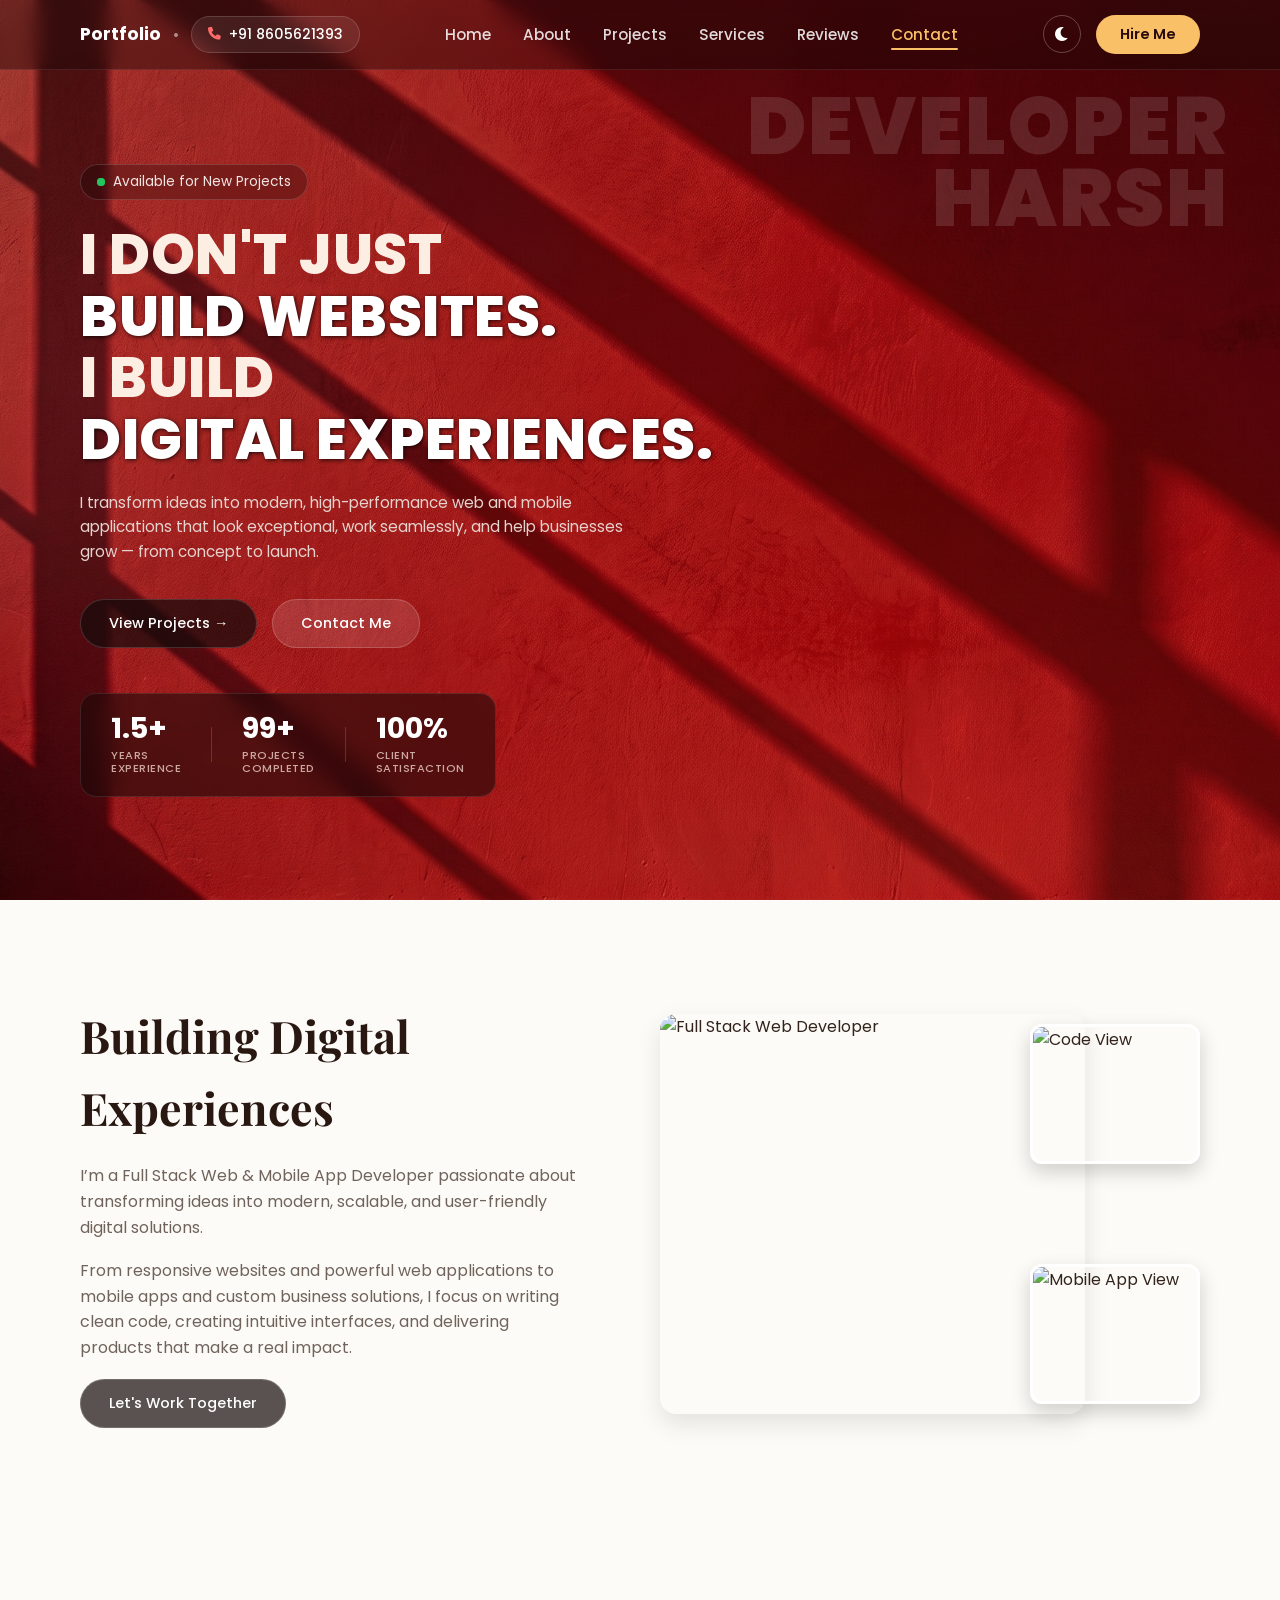
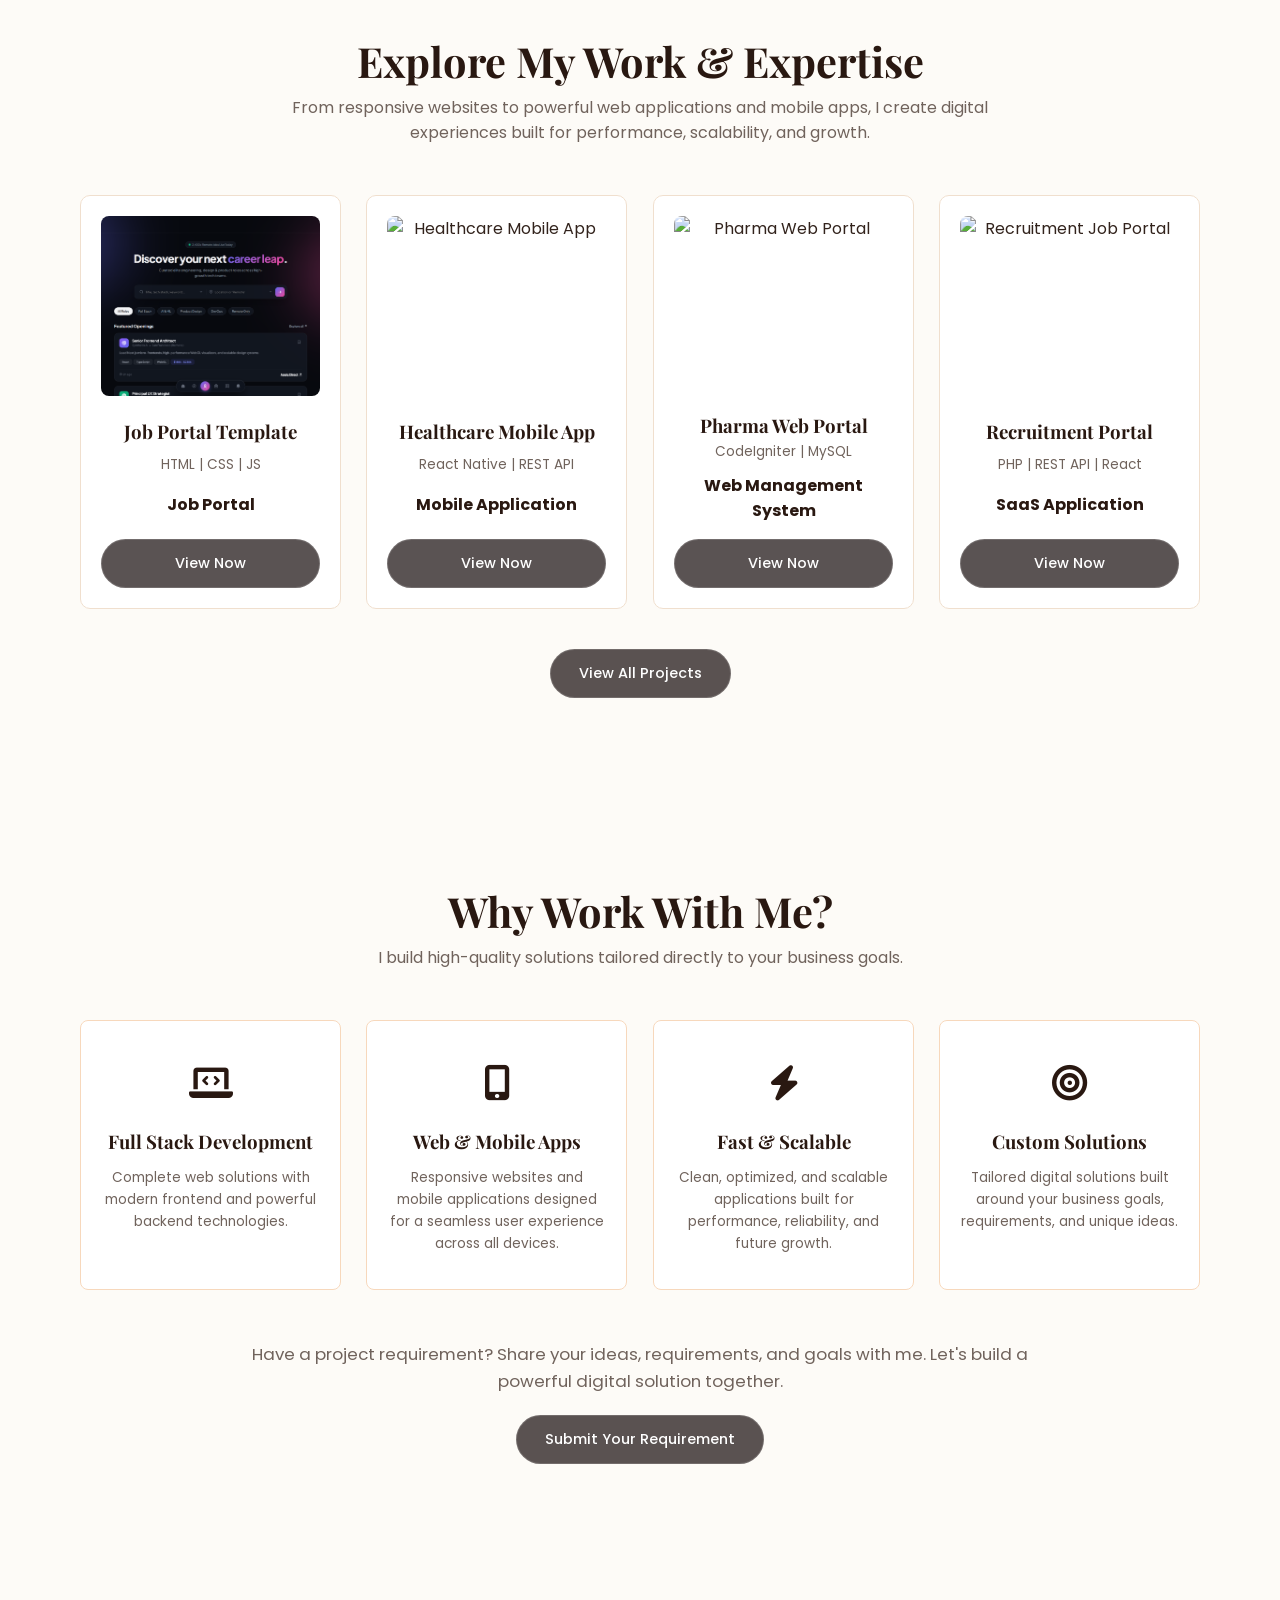
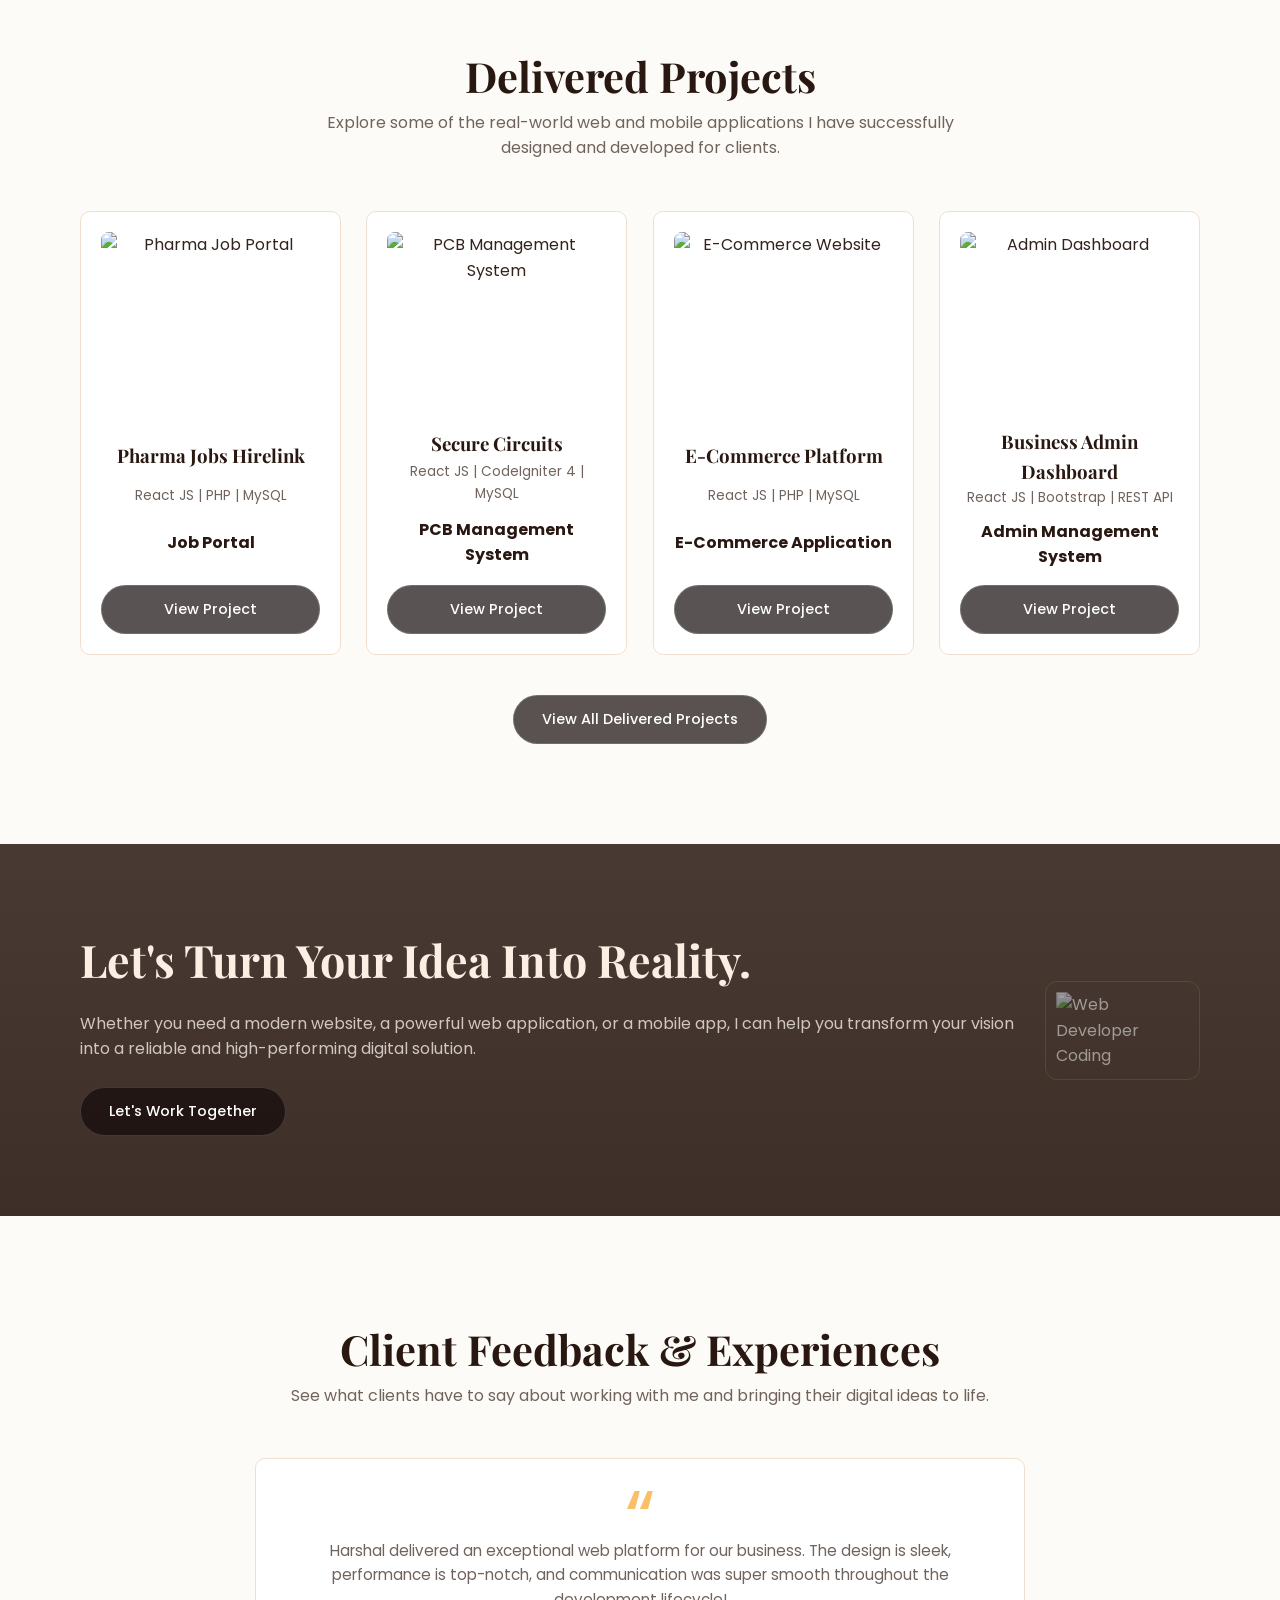
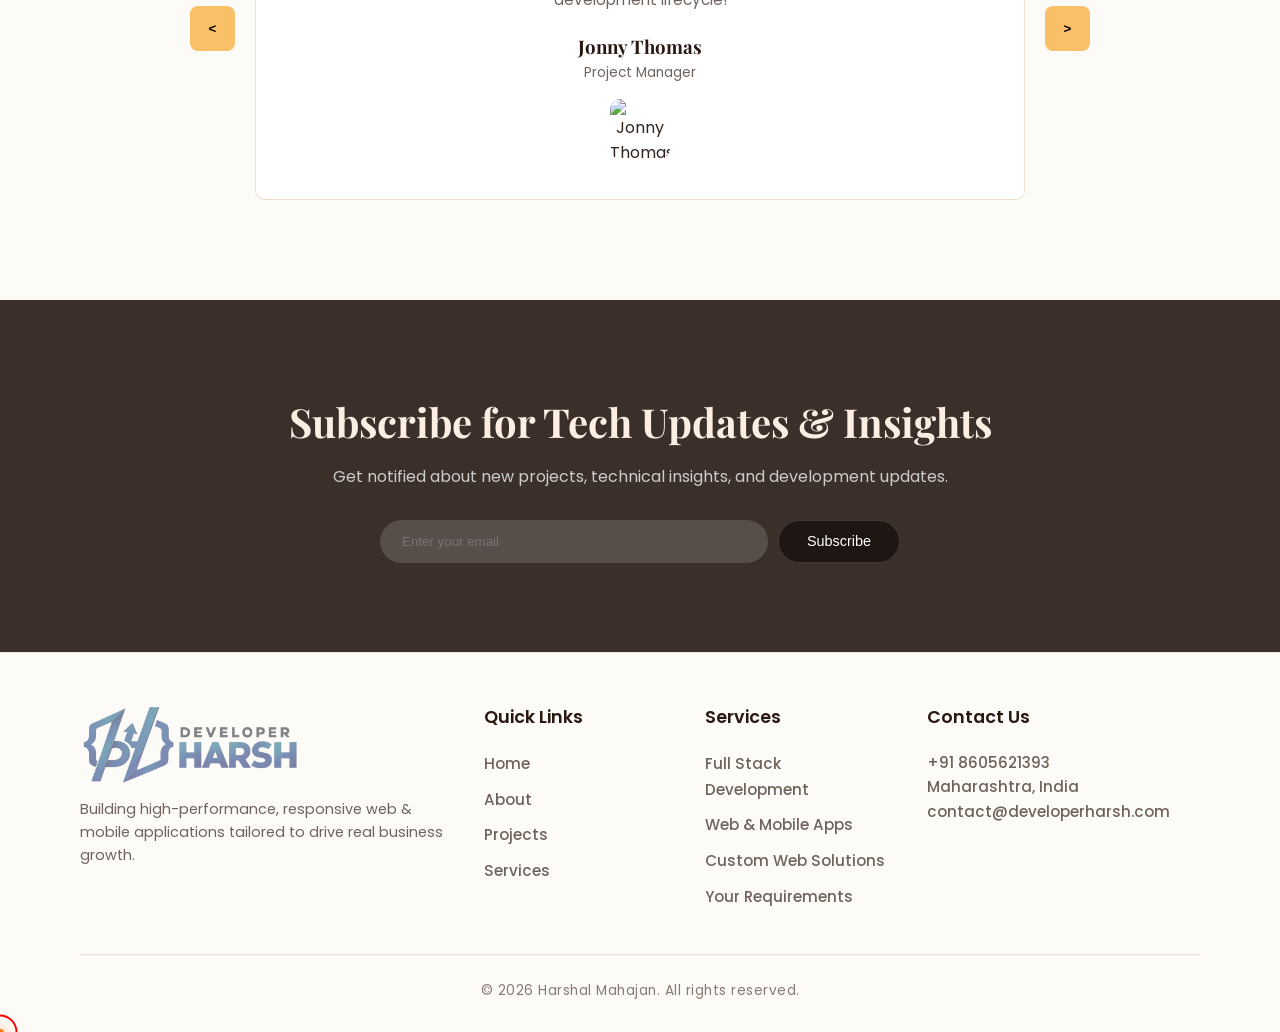
==== commit 9bf910f9: "job portail updated" ====
--- a/index.html
+++ b/index.html
@@ -182,17 +182,21 @@
       </div>
 
       <div class="card-grid">
+        <!-- Card 1 -->
         <div class="project-card reveal slide-up delay-100">
           <img
-            src="https://images.unsplash.com/photo-1556742049-0cfed4f6a45d?q=80&w=400&auto=format&fit=crop"
-            alt="E-Commerce Platform"
-          />
-          <h3>E-Commerce Platform</h3>
-          <p class="project-tech">React JS | PHP | MySQL</p>
-          <p class="project-tag">Full Stack App</p>
-          <a href="project-detail.html" class="btn-primary">View Now</a>
-        </div>
-
+            src="Image/jobmain.png"
+            alt="Job Portal"
+          />
+          <h3>Job Portal Template</h3>
+          <p class="project-tech">HTML | CSS | JS</p>
+          <p class="project-tag">Job Portal</p>
+          <a href="project-detail.html?id=jobportal" class="btn-primary"
+            >View Now</a
+          >
+        </div>
+
+        <!-- Card 2 -->
         <div class="project-card reveal slide-up delay-200">
           <img
             src="https://images.unsplash.com/photo-1576091160399-112ba8d25d1d?q=80&w=400&auto=format&fit=crop"
@@ -201,9 +205,12 @@
           <h3>Healthcare Mobile App</h3>
           <p class="project-tech">React Native | REST API</p>
           <p class="project-tag">Mobile Application</p>
-          <a href="project-detail.html" class="btn-primary">View Now</a>
-        </div>
-
+          <a href="project-detail.html?id=healthcare" class="btn-primary"
+            >View Now</a
+          >
+        </div>
+
+        <!-- Card 3 -->
         <div class="project-card reveal slide-up delay-300">
           <img
             src="https://images.unsplash.com/photo-1580281658223-9b93f18ae9ae?q=80&w=400&auto=format&fit=crop"
@@ -212,9 +219,12 @@
           <h3>Pharma Web Portal</h3>
           <p class="project-tech">CodeIgniter | MySQL</p>
           <p class="project-tag">Web Management System</p>
-          <a href="project-detail.html" class="btn-primary">View Now</a>
-        </div>
-
+          <a href="project-detail.html?id=pharma" class="btn-primary"
+            >View Now</a
+          >
+        </div>
+
+        <!-- Card 4 -->
         <div class="project-card reveal slide-up delay-400">
           <img
             src="https://images.unsplash.com/photo-1521737711867-e3b97375f902?q=80&w=400&auto=format&fit=crop"
@@ -223,7 +233,9 @@
           <h3>Recruitment Portal</h3>
           <p class="project-tech">PHP | REST API | React</p>
           <p class="project-tag">SaaS Application</p>
-          <a href="project-detail.html" class="btn-primary">View Now</a>
+          <a href="project-detail.html?id=recruitment" class="btn-primary"
+            >View Now</a
+          >
         </div>
       </div>
 
@@ -429,7 +441,11 @@
     <footer class="site-footer" id="contact">
       <div class="footer-container">
         <div class="footer-col brand-col reveal slide-up delay-100">
-          <img src="logo.png" alt="Developer Harsh Logo" class="footer-logo" />
+          <img
+            src="Image/logo.png"
+            alt="Developer Harsh Logo"
+            class="footer-logo"
+          />
           <p>
             Building high-performance, responsive web & mobile applications
             tailored to drive real business growth.
--- a/style.css
+++ b/style.css
@@ -336,7 +336,7 @@
 .hero-section {
   min-height: 100vh;
   padding: 120px 40px 60px 80px;
-  background: url("./hero-image.png") center/cover no-repeat;
+  background: url("Image/hero-image.png") center/cover no-repeat;
   color: #ffffff;
   display: flex;
   align-items: center;
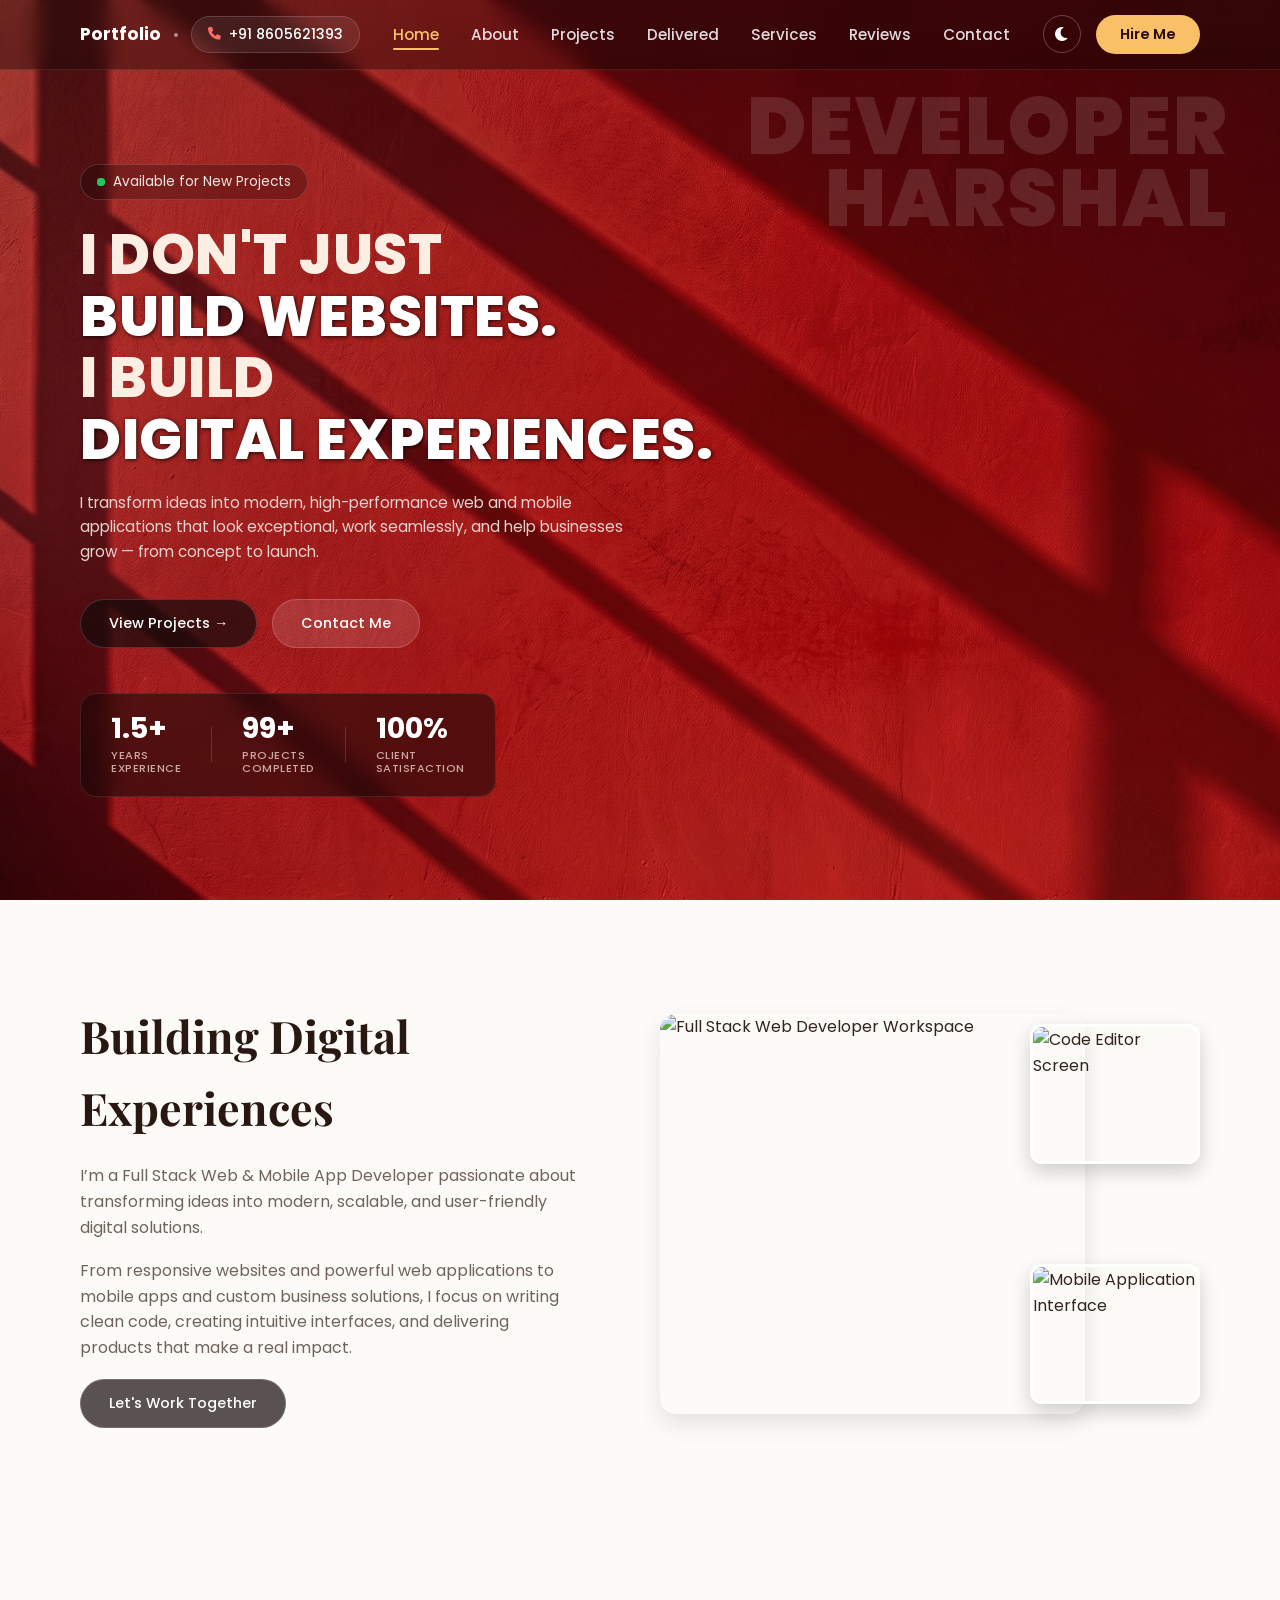
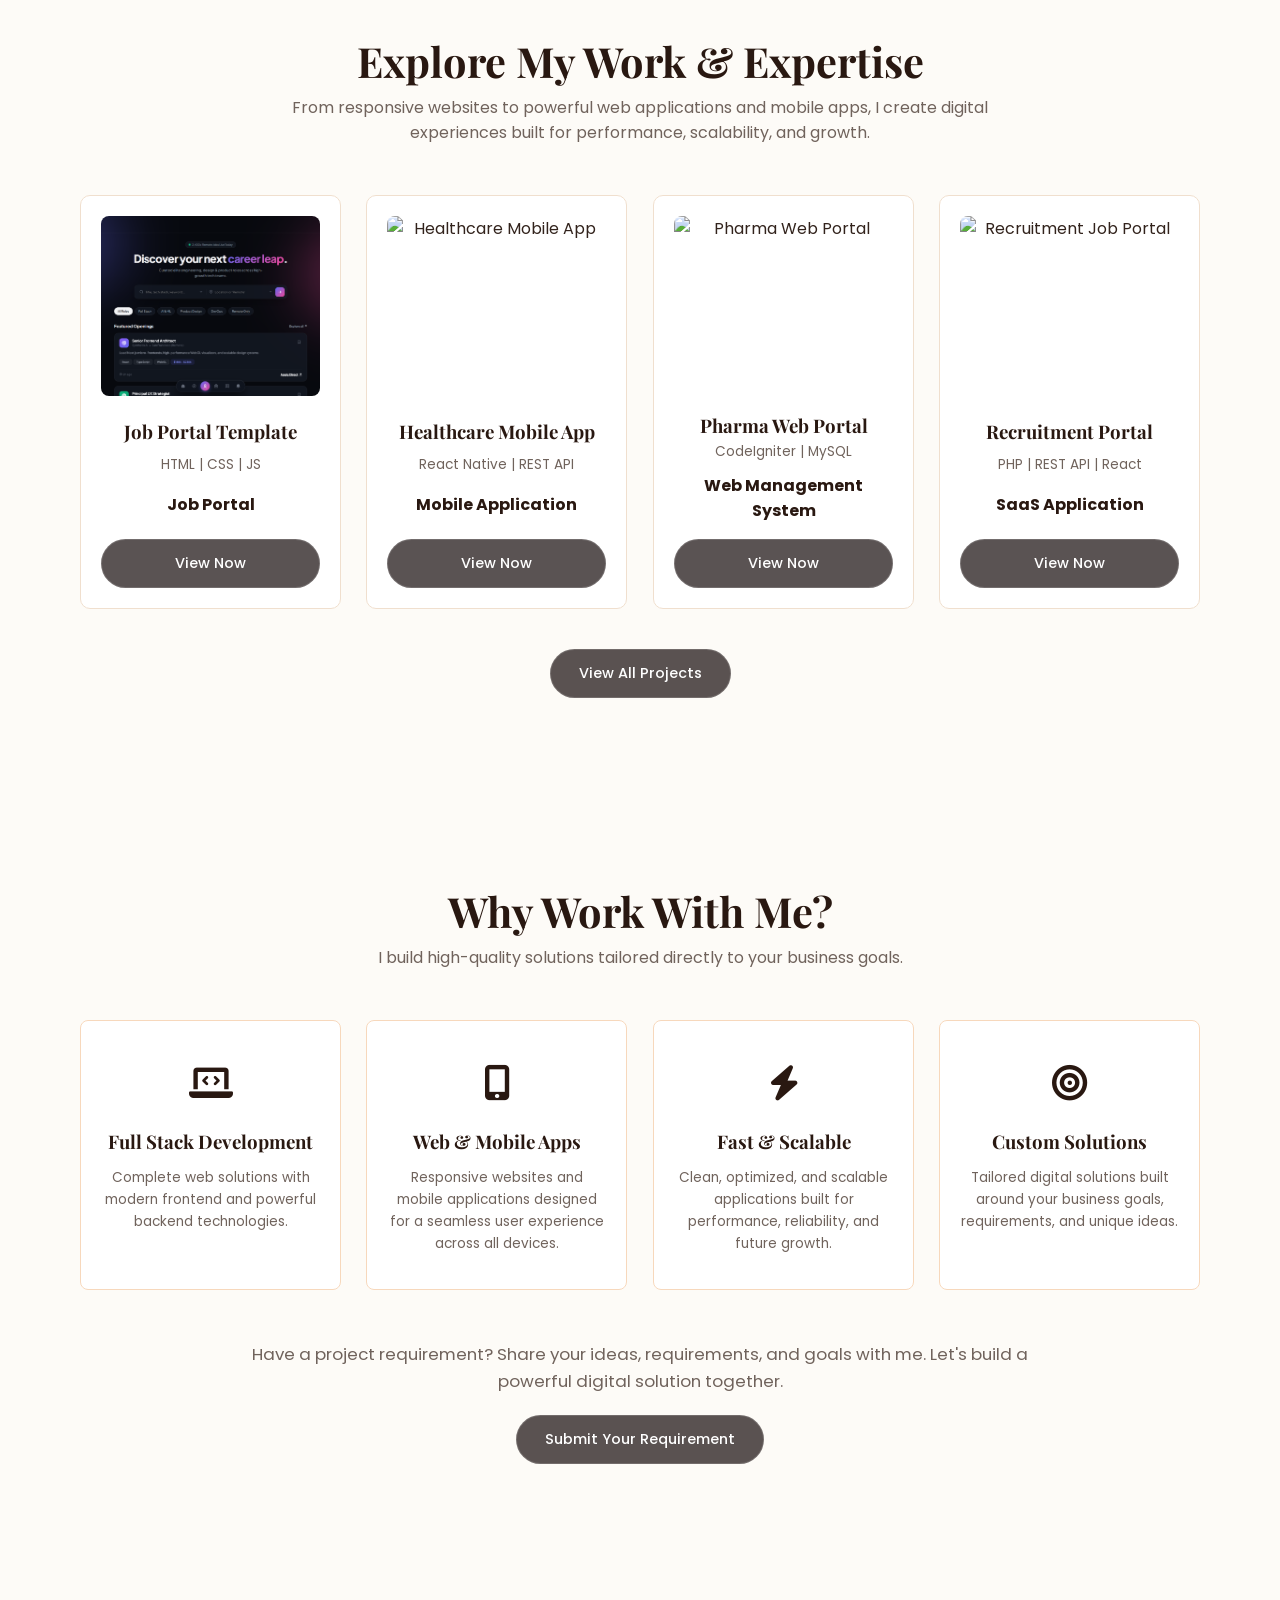
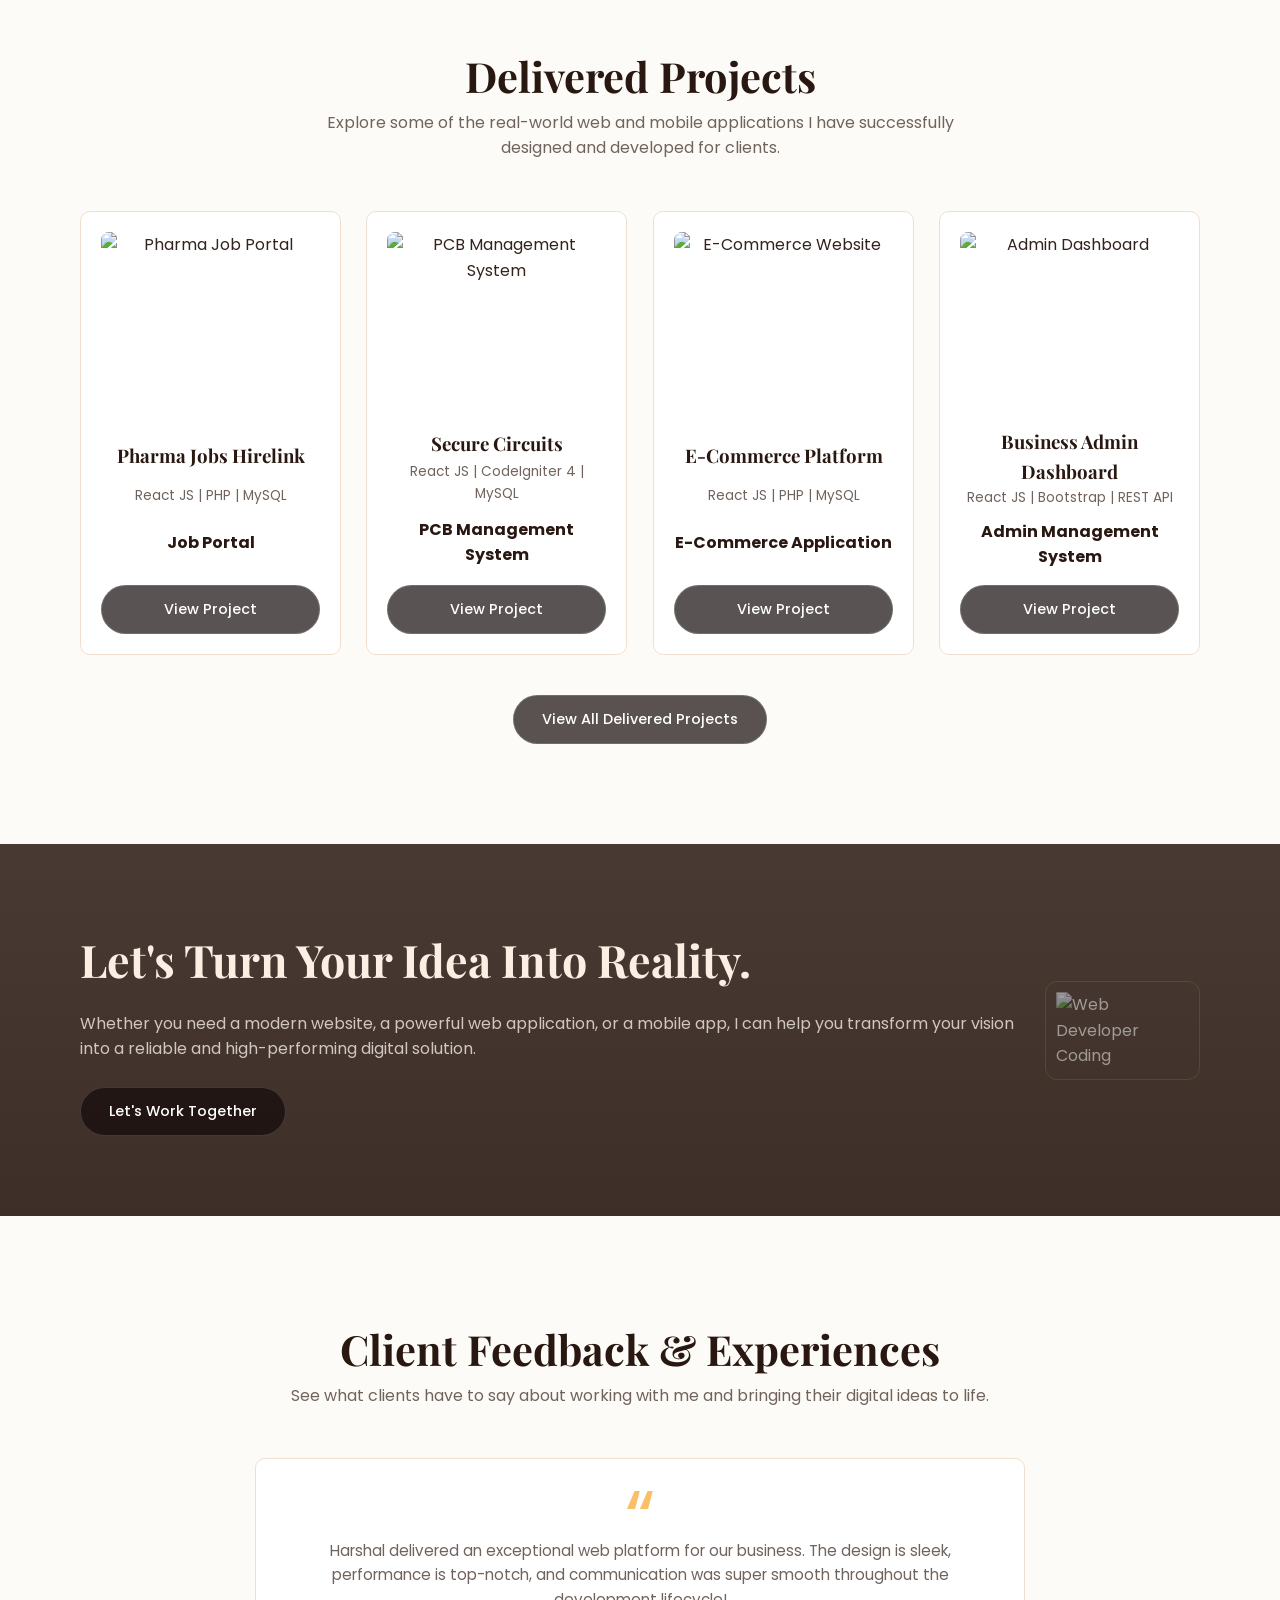
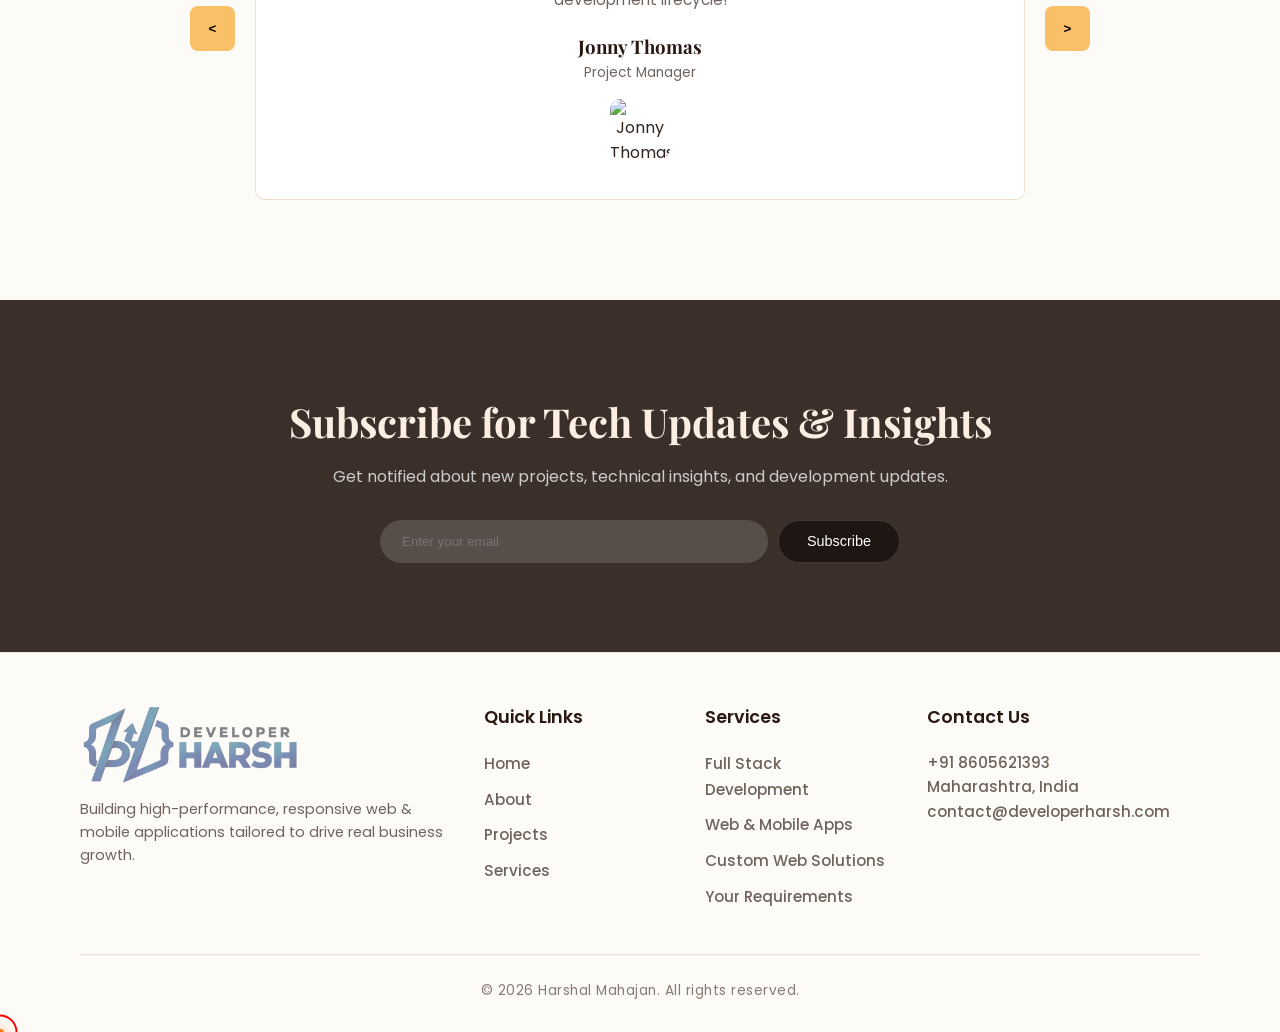
==== commit 849f6bb4: "animation and menubar improv" ====
--- a/index.html
+++ b/index.html
@@ -5,25 +5,19 @@
     <meta name="viewport" content="width=device-width, initial-scale=1.0" />
     <title>Harshal Mahajan | Full Stack Developer Portfolio</title>
     <link rel="stylesheet" href="style.css" />
-    <!-- Global Animation CSS File -->
     <link rel="stylesheet" href="animations.css" />
-
-    <!-- Google Fonts -->
     <link rel="preconnect" href="https://fonts.googleapis.com" />
     <link rel="preconnect" href="https://fonts.gstatic.com" crossorigin />
     <link
-      href="https://fonts.googleapis.com/css2?family=Clicker+Script&family=Playfair+Display:ital,wght@0,400..900;1,400..900&family=Poppins:wght@300;400;500;600;700;800;900&display=swap"
+      href="https://fonts.googleapis.com/css2?family=Playfair+Display:ital,wght@0,400..900;1,400..900&family=Poppins:wght@300;400;500;600;700;800;900&display=swap"
       rel="stylesheet"
     />
-
-    <!-- Font Awesome Icons -->
     <link
       rel="stylesheet"
       href="https://cdnjs.cloudflare.com/ajax/libs/font-awesome/6.0.0/css/all.min.css"
     />
   </head>
   <body>
-    <!-- NAVIGATION BAR -->
     <nav class="custom-navbar">
       <div class="nav-left">
         <a href="index.html#home" class="brand-logo">Portfolio</a>
@@ -35,12 +29,13 @@
       </div>
 
       <ul class="nav-menu" id="nav-menu-list">
-        <li><a href="index.html#home" class="nav-item">Home</a></li>
+        <li><a href="index.html#home" class="nav-item active">Home</a></li>
         <li><a href="index.html#about" class="nav-item">About</a></li>
         <li><a href="index.html#projects" class="nav-item">Projects</a></li>
+        <li><a href="index.html#delivered" class="nav-item">Delivered</a></li>
         <li><a href="index.html#services" class="nav-item">Services</a></li>
         <li><a href="index.html#reviews" class="nav-item">Reviews</a></li>
-        <li><a href="contact.html" class="nav-item active">Contact</a></li>
+        <li><a href="contact.html" class="nav-item">Contact</a></li>
         <li class="mobile-only-item">
           <a href="hire-me.html" class="btn-hire mobile-hire-btn">Hire Me</a>
         </li>
@@ -67,12 +62,10 @@
       </div>
     </nav>
 
-    <!-- HERO SECTION -->
     <header class="hero-section" id="home">
-      <!-- Watermark Background Text -->
       <div class="bg-watermark-text">
         <span>DEVELOPER</span>
-        <span>HARSH</span>
+        <span>HARSHAL</span>
       </div>
 
       <div class="hero-container">
@@ -81,7 +74,6 @@
           <span>Available for New Projects</span>
         </div>
 
-        <!-- Main Heading -->
         <h1 class="hero-title reveal slide-up delay-100">
           I DON'T JUST <br />
           <span class="highlight-dark">BUILD WEBSITES.</span> <br />
@@ -89,20 +81,17 @@
           <span class="highlight-dark">DIGITAL EXPERIENCES.</span>
         </h1>
 
-        <!-- Subtext -->
         <p class="hero-description reveal slide-up delay-200">
           I transform ideas into modern, high-performance web and mobile
           applications that look exceptional, work seamlessly, and help
           businesses grow — from concept to launch.
         </p>
 
-        <!-- CTA Buttons -->
         <div class="hero-buttons reveal slide-up delay-100">
           <a href="projects.html" class="btn-primary">View Projects &rarr;</a>
           <a href="contact.html" class="btn-secondary">Contact Me</a>
         </div>
 
-        <!-- Bottom Stats Card -->
         <div class="stats-card reveal zoom-in delay-200">
           <div class="stat-item">
             <span class="stat-number">1.5+</span>
@@ -122,7 +111,6 @@
       </div>
     </header>
 
-    <!-- ABOUT / DISCOVER SECTION -->
     <section class="about-section" id="about">
       <div class="about-container">
         <div class="about-text reveal slide-left">
@@ -144,33 +132,31 @@
           <a href="#contact" class="btn-primary">Let's Work Together</a>
         </div>
 
-        <!-- Images Container -->
         <div class="about-images-wrapper reveal slide-right delay-200">
           <div class="main-image-box">
             <img
               src="https://images.unsplash.com/photo-1517694712202-14dd9538aa97?q=80&w=1000&auto=format&fit=crop"
-              alt="Full Stack Web Developer"
+              alt="Full Stack Web Developer Workspace"
             />
           </div>
 
           <div class="overlapping-card top-card">
             <img
               src="https://images.unsplash.com/photo-1555066931-4365d14bab8c?q=80&w=400&auto=format&fit=crop"
-              alt="Code View"
+              alt="Code Editor Screen"
             />
           </div>
 
           <div class="overlapping-card bottom-card">
             <img
               src="https://images.unsplash.com/photo-1512941937669-90a1b58e7e9c?q=80&w=400&auto=format&fit=crop"
-              alt="Mobile App View"
+              alt="Mobile Application Interface"
             />
           </div>
         </div>
       </div>
     </section>
 
-    <!-- PROJECTS SECTION -->
     <section class="projects-section" id="projects">
       <div class="section-header reveal slide-up">
         <h2>Explore My Work & Expertise</h2>
@@ -182,12 +168,8 @@
       </div>
 
       <div class="card-grid">
-        <!-- Card 1 -->
         <div class="project-card reveal slide-up delay-100">
-          <img
-            src="Image/jobmain.png"
-            alt="Job Portal"
-          />
+          <img src="Image/jobmain.png" alt="Job Portal Template" />
           <h3>Job Portal Template</h3>
           <p class="project-tech">HTML | CSS | JS</p>
           <p class="project-tag">Job Portal</p>
@@ -196,7 +178,6 @@
           >
         </div>
 
-        <!-- Card 2 -->
         <div class="project-card reveal slide-up delay-200">
           <img
             src="https://images.unsplash.com/photo-1576091160399-112ba8d25d1d?q=80&w=400&auto=format&fit=crop"
@@ -210,7 +191,6 @@
           >
         </div>
 
-        <!-- Card 3 -->
         <div class="project-card reveal slide-up delay-300">
           <img
             src="https://images.unsplash.com/photo-1580281658223-9b93f18ae9ae?q=80&w=400&auto=format&fit=crop"
@@ -224,7 +204,6 @@
           >
         </div>
 
-        <!-- Card 4 -->
         <div class="project-card reveal slide-up delay-400">
           <img
             src="https://images.unsplash.com/photo-1521737711867-e3b97375f902?q=80&w=400&auto=format&fit=crop"
@@ -244,7 +223,6 @@
       </div>
     </section>
 
-    <!-- SERVICES / FEATURES SECTION -->
     <section class="services-section" id="services">
       <div class="section-header reveal slide-up">
         <h2>Why Work With Me?</h2>
@@ -304,8 +282,7 @@
       </div>
     </section>
 
-    <!-- DELIVERED PROJECTS SECTION -->
-    <section class="projects-section">
+    <section class="projects-section" id="delivered">
       <div class="section-header reveal slide-up">
         <h2>Delivered Projects</h2>
         <p>
@@ -323,7 +300,9 @@
           <h3>Pharma Jobs Hirelink</h3>
           <p class="project-tech">React JS | PHP | MySQL</p>
           <p class="project-tag">Job Portal</p>
-          <a href="project-detail.html" class="btn-primary">View Project</a>
+          <a href="project-detail.html?id=recruitment" class="btn-primary"
+            >View Project</a
+          >
         </div>
 
         <div class="project-card reveal slide-up delay-200">
@@ -334,7 +313,9 @@
           <h3>Secure Circuits</h3>
           <p class="project-tech">React JS | CodeIgniter 4 | MySQL</p>
           <p class="project-tag">PCB Management System</p>
-          <a href="project-detail.html" class="btn-primary">View Project</a>
+          <a href="project-detail.html?id=pharma" class="btn-primary"
+            >View Project</a
+          >
         </div>
 
         <div class="project-card reveal slide-up delay-300">
@@ -345,7 +326,9 @@
           <h3>E-Commerce Platform</h3>
           <p class="project-tech">React JS | PHP | MySQL</p>
           <p class="project-tag">E-Commerce Application</p>
-          <a href="project-detail.html" class="btn-primary">View Project</a>
+          <a href="project-detail.html?id=jobportal" class="btn-primary"
+            >View Project</a
+          >
         </div>
 
         <div class="project-card reveal slide-up delay-400">
@@ -356,7 +339,9 @@
           <h3>Business Admin Dashboard</h3>
           <p class="project-tech">React JS | Bootstrap | REST API</p>
           <p class="project-tag">Admin Management System</p>
-          <a href="project-detail.html" class="btn-primary">View Project</a>
+          <a href="project-detail.html?id=healthcare" class="btn-primary"
+            >View Project</a
+          >
         </div>
       </div>
 
@@ -367,7 +352,6 @@
       </div>
     </section>
 
-    <!-- PROMO SECTION -->
     <section class="promo-section">
       <div class="promo-container">
         <div class="promo-content reveal slide-left">
@@ -390,7 +374,6 @@
       </div>
     </section>
 
-    <!-- REVIEWS / FEEDBACK SECTION -->
     <section class="reviews-section" id="reviews">
       <div class="section-header reveal slide-up">
         <h2>Client Feedback & Experiences</h2>
@@ -422,7 +405,6 @@
       </div>
     </section>
 
-    <!-- NEWSLETTER SECTION -->
     <section class="newsletter-section">
       <div class="newsletter-content reveal slide-up">
         <h2>Subscribe for Tech Updates & Insights</h2>
@@ -437,7 +419,6 @@
       </div>
     </section>
 
-    <!-- FOOTER -->
     <footer class="site-footer" id="contact">
       <div class="footer-container">
         <div class="footer-col brand-col reveal slide-up delay-100">
--- a/style.css
+++ b/style.css
@@ -1,6 +1,3 @@
-/* =========================================================
-   01. ROOT VARIABLES, LIGHT & DARK MODE THEMES
-   ========================================================= */
 :root {
   --bg-main: #fdfbf7;
   --card-bg-custom: #ffffff;
@@ -16,25 +13,26 @@
   --transition: all 0.3s ease;
 }
 
-/* Dark Mode Overrides */
 body.dark-mode {
   --bg-main: #121212;
   --card-bg-custom: #1e1e1e;
   --text-dark: #f5f5f5;
   --text-muted: #b0b0b0;
-  --dark-coffee: #f9c067; /* Text & Heading highlight in dark mode */
+  --dark-coffee: #f9c067;
   --border-color: #2e2e2e;
   --card-highlight: #282119;
 }
 
-/* =========================================================
-   02. GLOBAL RESET & BASE STYLES
-   ========================================================= */
 * {
   margin: 0;
   padding: 0;
   box-sizing: border-box;
-  cursor: none;
+}
+
+@media (pointer: fine) {
+  * {
+    cursor: none;
+  }
 }
 
 html {
@@ -42,7 +40,6 @@
   -webkit-font-smoothing: antialiased;
 }
 
-/* Hide default scrollbars for sleek look */
 html::-webkit-scrollbar,
 body::-webkit-scrollbar {
   display: none;
@@ -52,8 +49,8 @@
 
 body {
   font-family: var(--font-body);
-  color: var(--text-dark) !important;
-  background-color: var(--bg-main) !important;
+  color: var(--text-dark);
+  background-color: var(--bg-main);
   line-height: 1.6;
   transition:
     background-color 0.3s ease,
@@ -75,12 +72,11 @@
   display: block;
 }
 
-/* Custom Cursor */
 .cursor-circle {
   position: fixed;
   width: 35px;
   height: 35px;
-  border: 2px solid #ff0000 !important;
+  border: 2px solid #ff0000;
   border-radius: 50%;
   pointer-events: none;
   z-index: 1000000;
@@ -99,9 +95,6 @@
   box-shadow: 0 0 12px #f07b0e;
 }
 
-/* =========================================================
-   03. TOP FIXED NAVBAR & MOBILE MENU
-   ========================================================= */
 .custom-navbar {
   position: fixed;
   top: 0;
@@ -119,6 +112,7 @@
     rgba(20, 5, 5, 0.4) 100%
   );
   backdrop-filter: blur(10px);
+  -webkit-backdrop-filter: blur(10px);
   border-bottom: 1px solid rgba(255, 255, 255, 0.08);
 }
 
@@ -192,7 +186,7 @@
   left: 0;
   width: 100%;
   height: 2px;
-  background-color: var(--primary-amber, #f9c067);
+  background-color: var(--primary-amber);
   border-radius: 2px;
 }
 
@@ -202,7 +196,6 @@
   gap: 15px;
 }
 
-/* Theme Toggle Button Style */
 .theme-toggle-btn {
   background: transparent;
   border: 1px solid rgba(255, 255, 255, 0.25);
@@ -213,7 +206,6 @@
   display: flex;
   align-items: center;
   justify-content: center;
-  cursor: pointer;
   font-size: 1rem;
   transition: var(--transition);
 }
@@ -244,7 +236,6 @@
   border: none;
   color: #ffffff;
   font-size: 1.6rem;
-  cursor: pointer;
   padding: 5px 10px;
   outline: none;
   z-index: 1001;
@@ -258,9 +249,6 @@
   display: inline-block;
 }
 
-/* =========================================================
-   04. DARK MODE SPECIFIC CARD & ELEMENT OVERRIDES
-   ========================================================= */
 body.dark-mode .info-card,
 body.dark-mode .contact-form,
 body.dark-mode .project-description-section,
@@ -274,9 +262,9 @@
 body.dark-mode .timeline-content,
 body.dark-mode .project-card,
 body.dark-mode .service-card {
-  background-color: var(--card-bg-custom) !important;
-  border-color: var(--border-color) !important;
-  color: var(--text-dark) !important;
+  background-color: var(--card-bg-custom);
+  border-color: var(--border-color);
+  color: var(--text-dark);
 }
 
 body.dark-mode h1,
@@ -290,15 +278,15 @@
 body.dark-mode .column-title,
 body.dark-mode .price-amount,
 body.dark-mode .info-details h4 {
-  color: #f5f5f5 !important;
+  color: #f5f5f5;
 }
 
 body.dark-mode input,
 body.dark-mode textarea,
 body.dark-mode select {
-  background-color: #262626 !important;
-  color: #ffffff !important;
-  border-color: #3d3d3d !important;
+  background-color: #262626;
+  color: #ffffff;
+  border-color: #3d3d3d;
 }
 
 body.dark-mode input::placeholder,
@@ -308,12 +296,12 @@
 
 body.dark-mode .file-upload-box,
 body.dark-mode .captcha-box {
-  background-color: #1a1a1a !important;
-  border-color: #333333 !important;
+  background-color: #1a1a1a;
+  border-color: #333333;
 }
 
 body.dark-mode .service-card:hover {
-  background-color: #282119 !important;
+  background-color: #282119;
 }
 
 body.dark-mode .tech-stack span {
@@ -330,9 +318,6 @@
   background-color: var(--primary-amber);
 }
 
-/* =========================================================
-   05. HERO SECTION WITH WATERMARK TEXT
-   ========================================================= */
 .hero-section {
   min-height: 100vh;
   padding: 120px 40px 60px 80px;
@@ -341,7 +326,6 @@
   display: flex;
   align-items: center;
   position: relative;
-  box-sizing: border-box;
   overflow: hidden;
 }
 
@@ -352,7 +336,7 @@
   display: flex;
   flex-direction: column;
   align-items: flex-end;
-  font-family: "Poppins", sans-serif;
+  font-family: var(--font-body);
   font-size: 80px;
   font-weight: 900;
   line-height: 0.9;
@@ -384,7 +368,6 @@
   backdrop-filter: blur(5px);
 }
 
-/* Base Dot Setup */
 .badge-dot {
   width: 8px;
   height: 8px;
@@ -394,7 +377,6 @@
   position: relative;
 }
 
-/* Live Ripple Effect */
 .badge-dot::after {
   content: "";
   position: absolute;
@@ -408,7 +390,6 @@
   animation: live-pulse 1.8s infinite ease-out;
 }
 
-/* Live Animation Keyframes */
 @keyframes live-pulse {
   0% {
     transform: translate(-50%, -50%) scale(1);
@@ -421,7 +402,7 @@
 }
 
 .hero-title {
-  font-family: "Poppins", sans-serif;
+  font-family: var(--font-body);
   font-size: 3.5rem;
   font-weight: 800;
   line-height: 1.1;
@@ -529,9 +510,6 @@
   background-color: rgba(255, 255, 255, 0.15);
 }
 
-/* =========================================================
-   06. ABOUT SECTION
-   ========================================================= */
 .about-section {
   padding: 100px 80px;
 }
@@ -607,9 +585,6 @@
   right: 0px;
 }
 
-/* =========================================================
-   07. PROJECTS SECTION & ALL PROJECTS FILTER/GRID
-   ========================================================= */
 .projects-section {
   padding: 100px 80px;
   background-color: var(--bg-main);
@@ -735,7 +710,6 @@
   border-radius: 30px;
   font-weight: 500;
   font-size: 0.88rem;
-  cursor: pointer;
   transition: var(--transition);
 }
 
@@ -867,9 +841,6 @@
   letter-spacing: 0.5px;
 }
 
-/* =========================================================
-   08. PROJECT DETAIL & 4-IMAGE SLIDER BANNER CARD
-   ========================================================= */
 .project-detail-wrapper {
   padding: 110px 80px 60px 80px;
   max-width: 1300px;
@@ -927,7 +898,7 @@
   height: 100%;
   object-fit: cover;
   display: block;
-  filter: blur(1px) brightness(0.85);
+  filter: blur(0.5px) brightness(0.85);
   transition: var(--transition);
 }
 
@@ -948,7 +919,6 @@
   display: flex;
   align-items: center;
   justify-content: center;
-  cursor: pointer;
   z-index: 10;
   backdrop-filter: blur(5px);
   transition: var(--transition);
@@ -981,7 +951,6 @@
   height: 10px;
   background: rgba(255, 255, 255, 0.4);
   border-radius: 50%;
-  cursor: pointer;
   transition: var(--transition);
 }
 
@@ -1094,9 +1063,6 @@
   margin-right: 8px;
 }
 
-/* =========================================================
-   09. SERVICES SECTION
-   ========================================================= */
 .services-section {
   padding: 80px;
 }
@@ -1151,9 +1117,6 @@
   font-size: 1.05rem;
 }
 
-/* =========================================================
-   10. PROMO & NEWSLETTER SECTION
-   ========================================================= */
 .promo-section {
   background:
     linear-gradient(rgba(41, 24, 17, 0.85), rgba(41, 24, 17, 0.9)),
@@ -1176,18 +1139,18 @@
   font-family: var(--font-heading);
   font-size: 2.8rem;
   margin-bottom: 15px;
-  color: #fceee3 !important;
+  color: #fceee3;
 }
 
 .promo-content p {
-  color: #d1c7c2 !important;
+  color: #d1c7c2;
   margin-bottom: 25px;
 }
 
 .promo-image img {
   max-width: 250px;
   border-radius: 12px;
-  border: 1px solid #dbb40757;
+  border: 1px solid rgba(219, 180, 7, 0.34);
   padding: 10px;
   opacity: 0.5;
 }
@@ -1206,7 +1169,7 @@
   font-family: var(--font-heading);
   font-size: 2.5rem;
   margin-bottom: 10px;
-  color: #fceee3 !important;
+  color: #fceee3;
 }
 
 .newsletter-content p {
@@ -1228,18 +1191,15 @@
   border-radius: 25px;
   border: none;
   outline: none;
-  background-color: rgba(255, 255, 255, 0.15) !important;
-  color: #ffffff !important;
+  background-color: rgba(255, 255, 255, 0.15);
+  color: #ffffff;
 }
 
 body.dark-mode .newsletter-form input {
-  background-color: rgba(255, 255, 255, 0.08) !important;
-  color: #ffffff !important;
-}
-
-/* =========================================================
-   11. REVIEWS SECTION
-   ========================================================= */
+  background-color: rgba(255, 255, 255, 0.08);
+  color: #ffffff;
+}
+
 .reviews-section {
   padding: 100px 80px;
   background-color: var(--bg-main);
@@ -1260,7 +1220,6 @@
   height: 45px;
   border-radius: 8px;
   font-weight: bold;
-  cursor: pointer;
   flex-shrink: 0;
 }
 
@@ -1310,9 +1269,6 @@
   object-fit: cover;
 }
 
-/* =========================================================
-   12. COMMENT & CAPTCHA SECTION
-   ========================================================= */
 .comment-section {
   background: #ffffff;
   padding: 30px;
@@ -1401,7 +1357,6 @@
   background: transparent;
   border: none;
   color: #ffffff;
-  cursor: pointer;
   font-size: 0.9rem;
 }
 
@@ -1420,7 +1375,6 @@
   padding: 12px 30px;
   border-radius: 30px;
   font-weight: 600;
-  cursor: pointer;
   transition: var(--transition);
 }
 
@@ -1479,9 +1433,6 @@
   color: var(--text-muted);
 }
 
-/* =========================================================
-   13. PRICING & CHECKLIST CARD (RIGHT SIDE)
-   ========================================================= */
 .pricing-card {
   background: #ffffff;
   border: 1px solid #f0dfce;
@@ -1559,7 +1510,6 @@
   padding: 14px;
   border-radius: 30px;
   font-weight: 700;
-  cursor: pointer;
   font-size: 0.95rem;
   transition: var(--transition);
 }
@@ -1575,7 +1525,6 @@
   padding: 14px;
   border-radius: 30px;
   font-weight: 700;
-  cursor: pointer;
   font-size: 0.95rem;
   transition: var(--transition);
 }
@@ -1596,9 +1545,6 @@
   margin-top: 15px;
 }
 
-/* =========================================================
-   14. CONTACT SECTION WRAPPER & FORM
-   ========================================================= */
 .contact-wrapper {
   padding: 110px 80px 60px 80px;
   max-width: 1200px;
@@ -1741,7 +1687,7 @@
 
 .social-icon:hover {
   background: var(--primary-amber);
-  color: #2c2424 !important;
+  color: #2c2424;
   transform: translateY(-3px);
 }
 
@@ -1779,7 +1725,6 @@
   border-radius: 30px;
   font-size: 0.95rem;
   font-weight: 700;
-  cursor: pointer;
   transition: var(--transition);
   display: flex;
   align-items: center;
@@ -1797,9 +1742,6 @@
   color: #121212;
 }
 
-/* =========================================================
-   15. HIRE ME, PROFILE, TIMELINE & SKILLS
-   ========================================================= */
 .hire-wrapper {
   padding: 110px 80px 60px 80px;
   max-width: 1200px;
@@ -2094,7 +2036,7 @@
 }
 
 body.dark-mode .hire-cta-card p {
-  color: #25140b;
+  color: #d1c7c2;
 }
 
 .btn-cta-submit {
@@ -2110,11 +2052,6 @@
   transition: var(--transition);
 }
 
-body.dark-mode .btn-cta-submit {
-  background-color: #180404 !important;
-  color: var(--primary-amber) !important;
-}
-
 .btn-cta-submit:hover {
   background-color: #ffffff;
   transform: translateY(-2px);
@@ -2125,9 +2062,6 @@
   color: #121212;
 }
 
-/* =========================================================
-   16. REQUEST / SERVICE FORM SECTION
-   ========================================================= */
 .req-wrapper {
   padding: 110px 20px 60px 20px;
   max-width: 900px;
@@ -2218,7 +2152,6 @@
   padding: 16px 10px;
   border: 1px solid #e2d2c3;
   border-radius: 10px;
-  cursor: pointer;
   text-align: center;
   font-size: 0.82rem;
   font-weight: 600;
@@ -2253,7 +2186,6 @@
   border-radius: 10px;
   text-align: center;
   background: var(--bg-main);
-  cursor: pointer;
   display: flex;
   flex-direction: column;
   align-items: center;
@@ -2273,7 +2205,6 @@
   width: 100%;
   height: 100%;
   opacity: 0;
-  cursor: pointer;
 }
 
 .btn-submit-req {
@@ -2285,7 +2216,6 @@
   border-radius: 30px;
   font-size: 1rem;
   font-weight: 700;
-  cursor: pointer;
   transition: var(--transition);
   display: flex;
   align-items: center;
@@ -2303,13 +2233,8 @@
   color: #121212;
 }
 
-/* =========================================================
-   17. FOOTER & SCROLL TO TOP BUTTON
-   ========================================================= */
-
-/* Default Light Mode Styles for Footer */
 .site-footer {
-  background: #fdfbf7; /* Light Mode Background */
+  background: #fdfbf7;
   color: #32231c;
   padding: 50px 80px 30px 80px;
   border-top: 1px solid #f0dfce;
@@ -2385,15 +2310,14 @@
   letter-spacing: 0.5px;
 }
 
-/* DARK MODE OVERRIDES FOR FOOTER */
 body.dark-mode .site-footer {
-  background: #18110e !important;
-  color: #f5f5f5 !important;
-  border-top: 1px solid #2e2e2e !important;
+  background: #18110e;
+  color: #f5f5f5;
+  border-top: 1px solid #2e2e2e;
 }
 
 body.dark-mode .footer-heading {
-  color: #f9c067 !important;
+  color: #f9c067;
 }
 
 body.dark-mode .footer-logo {
@@ -2401,71 +2325,63 @@
   height: auto;
   margin-bottom: 15px;
   display: block;
-  filter: invert(4);
+  filter: invert(1);
 }
 
 body.dark-mode .brand-col p,
 body.dark-mode .footer-col ul li a,
 body.dark-mode .contact-col a,
 body.dark-mode .contact-col p {
-  color: #b0b0b0 !important;
+  color: #b0b0b0;
 }
 
 body.dark-mode .footer-col ul li a:hover,
 body.dark-mode .contact-col a:hover {
-  color: #ffffff !important;
+  color: #ffffff;
 }
 
 body.dark-mode .footer-bottom {
-  border-top: 1px solid #2e2e2e !important;
+  border-top: 1px solid #2e2e2e;
 }
 
 body.dark-mode .footer-bottom p {
-  color: #888888 !important;
-}
-
-/* Scroll To Top Button */
+  color: #888888;
+}
+
 .scroll-top-btn {
-  position: fixed !important;
-  bottom: 30px !important;
-  right: 30px !important;
-  width: 50px !important;
-  height: 50px !important;
-  background-color: #f9c067 !important;
-  color: #291811 !important;
-  border: 2px solid #f9c067 !important;
-  border-radius: 50% !important;
-  display: flex !important;
-  align-items: center !important;
-  justify-content: center !important;
-  font-size: 1.2rem !important;
-  cursor: pointer !important;
-  z-index: 999999 !important;
-  box-shadow: 0 6px 20px rgba(0, 0, 0, 0.4) !important;
-
+  position: fixed;
+  bottom: 30px;
+  right: 30px;
+  width: 50px;
+  height: 50px;
+  background-color: #f9c067;
+  color: #291811;
+  border: 2px solid #f9c067;
+  border-radius: 50%;
+  display: flex;
+  align-items: center;
+  justify-content: center;
+  font-size: 1.2rem;
+  z-index: 999999;
+  box-shadow: 0 6px 20px rgba(0, 0, 0, 0.4);
   opacity: 0;
   visibility: hidden;
   transform: translateY(20px);
-  transition: all 0.3s ease-in-out !important;
+  transition: all 0.3s ease-in-out;
 }
 
 .scroll-top-btn:hover {
-  background-color: #f9c067 !important;
-  color: #291811 !important;
-  transform: translateY(-5px) scale(1.05) !important;
+  background-color: #f9c067;
+  color: #291811;
+  transform: translateY(-5px) scale(1.05);
 }
 
 .scroll-top-btn.show-btn {
-  opacity: 1 !important;
-  visibility: visible !important;
-  transform: translateY(0) !important;
-}
-
-/* =========================================================
-   18. COMPREHENSIVE MOBILE RESPONSIVE MEDIA QUERIES
-   ========================================================= */
-
-/* Tablet & Smaller Devices (Below 1024px) */
+  opacity: 1;
+  visibility: visible;
+  transform: translateY(0);
+}
+
 @media (max-width: 1024px) {
   .custom-navbar {
     padding: 0 40px;
@@ -2476,15 +2392,12 @@
   .card-grid {
     grid-template-columns: repeat(2, 1fr);
   }
-
   .contact-wrapper {
     padding: 100px 30px 50px 30px;
   }
-
   .contact-container {
     gap: 30px;
   }
-
   .portfolio-grid {
     grid-template-columns: repeat(2, 1fr);
   }
@@ -2516,36 +2429,25 @@
   }
 }
 
-/* Mobile & Small Tablets (Below 768px) */
 @media (max-width: 768px) {
-  /* Global Adjustments */
   .cursor-circle {
-    display: none !important; /* Hide custom cursor on mobile touchscreens */
-  }
-
-  /* Navbar */
+    display: none;
+  }
   .custom-navbar {
     padding: 0 20px;
     height: 65px;
-    border-radius: 0;
-  }
-
-  /* मोबाईलवर उजव्या बाजूचे 'Hire Me' लपवणे आणि 'Toggle Button' दाखवणे */
+  }
   .desktop-only {
-    display: none !important;
-  }
-
+    display: none;
+  }
   .mobile-toggle-btn {
     display: block;
   }
-
   .nav-right {
     display: flex;
     align-items: center;
     gap: 12px;
   }
-
-  /* मोबाईल ड्रॉपडाऊन मेनू */
   .nav-menu {
     position: absolute;
     top: 65px;
@@ -2557,6 +2459,7 @@
       rgba(20, 5, 5, 0.98) 100%
     );
     backdrop-filter: blur(10px);
+    -webkit-backdrop-filter: blur(10px);
     flex-direction: column;
     align-items: center;
     justify-content: center;
@@ -2566,59 +2469,47 @@
     border-bottom: 1px solid rgba(255, 255, 255, 0.15);
     box-shadow: 0 10px 20px rgba(0, 0, 0, 0.3);
   }
-
   .nav-menu.active {
-    display: flex !important;
-  }
-
-  /* मेनू बारच्या आत Hire Me बटण दाखवण्यासाठी */
+    display: flex;
+  }
   .mobile-only-item {
     display: block;
     width: 100%;
     text-align: center;
     margin-top: 5px;
   }
-
   .mobile-hire-btn {
     display: inline-block;
     padding: 10px 32px;
     font-size: 0.95rem;
   }
-
-  /* Hero Section Mobile */
   .hero-section {
     padding: 100px 20px 50px 20px;
     min-height: auto;
   }
-
   .bg-watermark-text {
     font-size: 40px;
     top: 5%;
     right: 2%;
     opacity: 0.15;
   }
-
   .hero-title {
     font-size: 2.2rem;
   }
-
   .hero-description {
     font-size: 0.88rem;
     margin-bottom: 25px;
   }
-
   .hero-buttons {
     flex-direction: column;
     align-items: stretch;
     width: 100%;
     gap: 10px;
   }
-
   .btn-primary,
   .btn-secondary {
     width: 100%;
   }
-
   .stats-card {
     width: 100%;
     flex-direction: column;
@@ -2626,13 +2517,10 @@
     align-items: center;
     padding: 15px;
   }
-
   .stat-divider {
     width: 80%;
     height: 1px;
   }
-
-  /* Section Spacing */
   .about-section,
   .projects-section,
   .services-section,
@@ -2640,241 +2528,173 @@
   .promo-section {
     padding: 50px 20px;
   }
-
   .all-projects-wrapper,
   .contact-wrapper,
   .hire-wrapper {
     padding: 85px 20px 40px 20px;
   }
-
-  /* Contact Wrapper Mobile layout */
   .contact-wrapper {
     padding: 85px 15px 40px 15px;
   }
-
   .contact-header {
     margin-bottom: 30px;
   }
-
   .contact-header h2 {
     font-size: 1.8rem;
     line-height: 1.3;
   }
-
   .contact-header p {
     font-size: 0.88rem;
   }
-
-  /* Stacking Left & Right Columns Vertical */
   .contact-container {
     flex-direction: column;
     gap: 25px;
   }
-
   .contact-info-col,
   .contact-form-col {
     width: 100%;
     flex: none;
   }
-
-  /* Info Cards Adjustments */
   .info-card {
     padding: 16px 18px;
     gap: 15px;
   }
-
   .info-icon {
     width: 44px;
     height: 44px;
     font-size: 1rem;
   }
-
   .info-details h4 {
     font-size: 0.95rem;
   }
-
   .info-details p,
   .info-details a {
     font-size: 0.88rem;
   }
-
   .social-box {
     padding: 20px;
     text-align: center;
   }
-
   .social-links {
     justify-content: center;
   }
-
-  /* Form Controls Mobile Layout */
   .contact-form {
     padding: 22px 18px;
   }
-
   .contact-form h3 {
     font-size: 1.4rem;
     margin-bottom: 20px;
   }
-
   .form-row {
     flex-direction: column;
     gap: 0;
   }
-
   .form-group {
     margin-bottom: 15px;
   }
-
   .form-group label {
     font-size: 0.82rem;
   }
-
   .form-group input,
   .form-group textarea {
     padding: 10px 12px;
     font-size: 0.88rem;
   }
-
   .btn-send-message {
     width: 100%;
     padding: 12px;
     font-size: 0.9rem;
   }
-
-  /* Project Details Mobile */
   .project-detail-wrapper {
     padding: 85px 15px 40px 15px;
   }
-
   .project-container {
     flex-direction: column;
     gap: 25px;
   }
-
   .project-right-col {
     position: static;
   }
-
   .slider-wrapper {
     height: 260px;
   }
-
   .slider-arrow {
     width: 32px;
     height: 32px;
     font-size: 0.8rem;
   }
-
   .title-preview-row {
     flex-direction: column;
     align-items: flex-start;
     gap: 10px;
   }
-
   .project-main-title {
     font-size: 1.3rem;
   }
-
   .btn-live-preview {
     width: 100%;
     justify-content: center;
   }
-
   .banner-overlay {
     padding: 15px;
   }
-
-  /* Forms & Captcha */
-  .form-row {
-    flex-direction: column;
-    gap: 0;
-  }
-
   .captcha-box {
     flex-direction: column;
     align-items: stretch;
   }
-
   .captcha-input-group input {
     width: 100%;
   }
-
   .service-selector {
     grid-template-columns: repeat(2, 1fr);
   }
-
-  /* Newsletter & Promo */
   .promo-container {
     flex-direction: column;
     text-align: center;
   }
-
   .promo-image img {
     display: none;
   }
-
   .newsletter-form {
     flex-direction: column;
     width: 100%;
   }
-
   .newsletter-form input {
     width: 100%;
   }
-
-  /* Testimonials */
   .testimonial-wrapper {
     flex-direction: column;
   }
-
   .arrow-btn {
-    display: none; /* Hide slider arrows on mobile if needed or shrink them */
-  }
-
-  /* Profile & Hire */
+    display: none;
+  }
   .profile-hero-card {
     flex-direction: column;
     text-align: center;
     padding: 25px 20px;
   }
-
   .social-btn-group {
     justify-content: center;
   }
-
   .hire-grid-container {
     grid-template-columns: 1fr;
   }
-
   .certificates-grid {
     grid-template-columns: 1fr;
   }
-
-  /* Contact & Footer */
-  .contact-container {
-    flex-direction: column;
-  }
-
-  .contact-form {
-    padding: 20px;
-  }
-
   .scroll-top-btn {
-    bottom: 20px !important;
-    right: 20px !important;
-    width: 44px !important;
-    height: 44px !important;
-    font-size: 1rem !important;
-  }
-}
-
-/* Extra Small Devices (Below 576px) */
+    bottom: 20px;
+    right: 20px;
+    width: 44px;
+    height: 44px;
+    font-size: 1rem;
+  }
+}
+
 @media (max-width: 576px) {
   .hero-title {
     font-size: 1.8rem;
   }
-
   .section-header h2,
   .projects-header h2,
   .contact-header h2,
@@ -2884,30 +2704,21 @@
   .newsletter-content h2 {
     font-size: 1.8rem;
   }
-
   .card-grid,
   .portfolio-grid,
   .services-grid {
     grid-template-columns: 1fr;
   }
-
   .service-selector {
     grid-template-columns: 1fr;
   }
-
-  .contact-header h2 {
-    font-size: 1.8rem; /* टायटलची साईझ मोबाईलनुसार लहान होते */
-  }
-
   .footer-container {
     grid-template-columns: 1fr;
     gap: 25px;
   }
-
   .filter-tabs {
     flex-direction: column;
   }
-
   .tab-btn {
     width: 100%;
     text-align: center;
--- a/animations.css
+++ b/animations.css
@@ -1,13 +1,8 @@
-/* =========================================================
-   APPLE / iOS ULTRA SMOOTH SCROLL ANIMATIONS
-   ========================================================= */
-
 :root {
   --ios-ease: cubic-bezier(0.22, 1, 0.36, 1);
   --ios-spring: cubic-bezier(0.34, 1.35, 0.64, 1);
 }
 
-/* Smooth scrolling */
 html {
   scroll-behavior: smooth;
   -webkit-font-smoothing: antialiased;
@@ -18,10 +13,6 @@
   overflow-x: hidden;
 }
 
-/* =========================================================
-   BASE REVEAL
-   ========================================================= */
-
 .reveal {
   opacity: 0;
   transform: translate3d(0, 35px, 0) scale3d(0.97, 0.97, 1);
@@ -29,27 +20,17 @@
     opacity 0.8s var(--ios-ease),
     transform 0.9s var(--ios-ease),
     filter 0.7s var(--ios-ease);
-
   will-change: transform, opacity, filter;
-
   backface-visibility: hidden;
   -webkit-backface-visibility: hidden;
-
   transform-origin: center center;
 }
 
-/* Active */
 .reveal.active {
   opacity: 1;
-
   transform: translate3d(0, 0, 0) scale3d(1, 1, 1);
-
   filter: blur(0);
 }
-
-/* =========================================================
-   SLIDE DIRECTIONS
-   ========================================================= */
 
 .slide-up {
   transform: translate3d(0, 45px, 0) scale3d(0.97, 0.97, 1);
@@ -71,22 +52,15 @@
   transform: translate3d(0, 25px, 0) scale3d(0.92, 0.92, 1);
 }
 
-/* Active state */
 .reveal.slide-up.active,
 .reveal.slide-down.active,
 .reveal.slide-left.active,
 .reveal.slide-right.active,
 .reveal.zoom-in.active {
   opacity: 1;
-
   transform: translate3d(0, 0, 0) scale3d(1, 1, 1);
-
   filter: blur(0);
 }
-
-/* =========================================================
-   STAGGER DELAYS
-   ========================================================= */
 
 .delay-100 {
   transition-delay: 0.1s;
